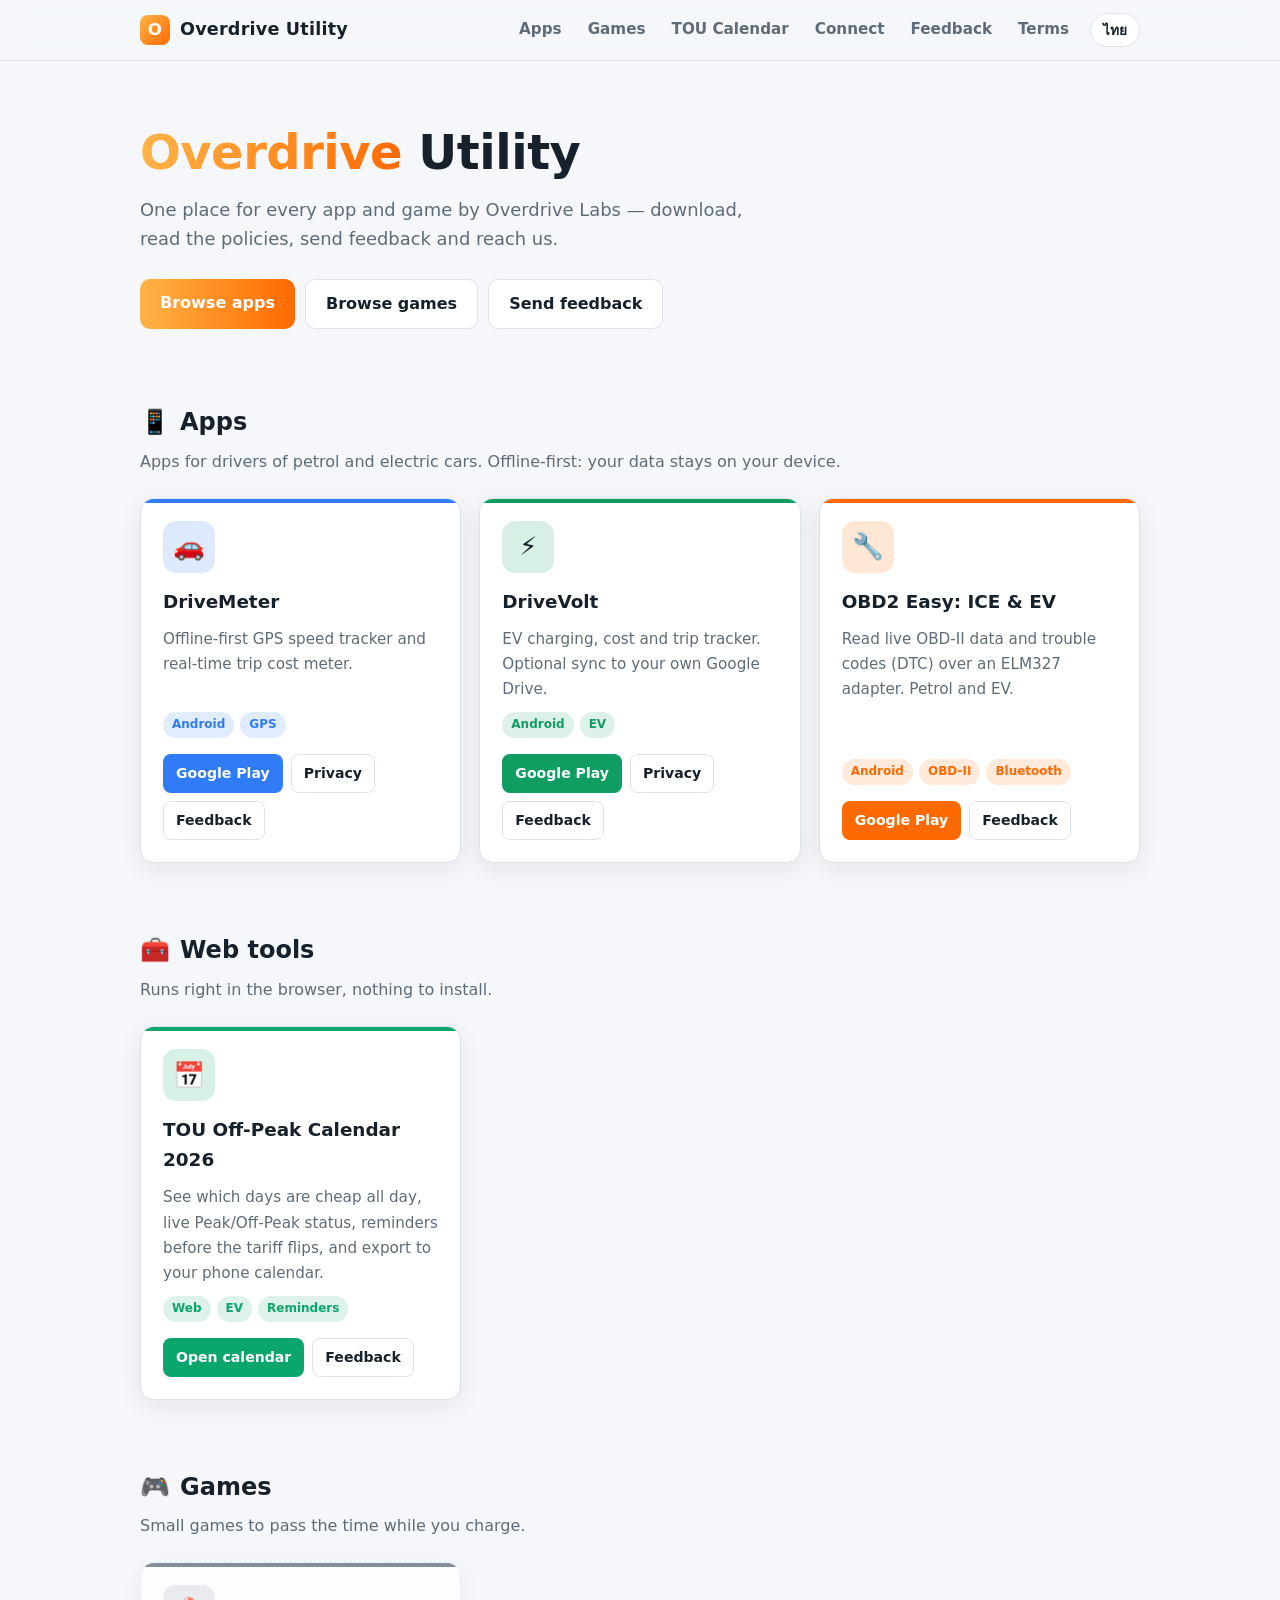
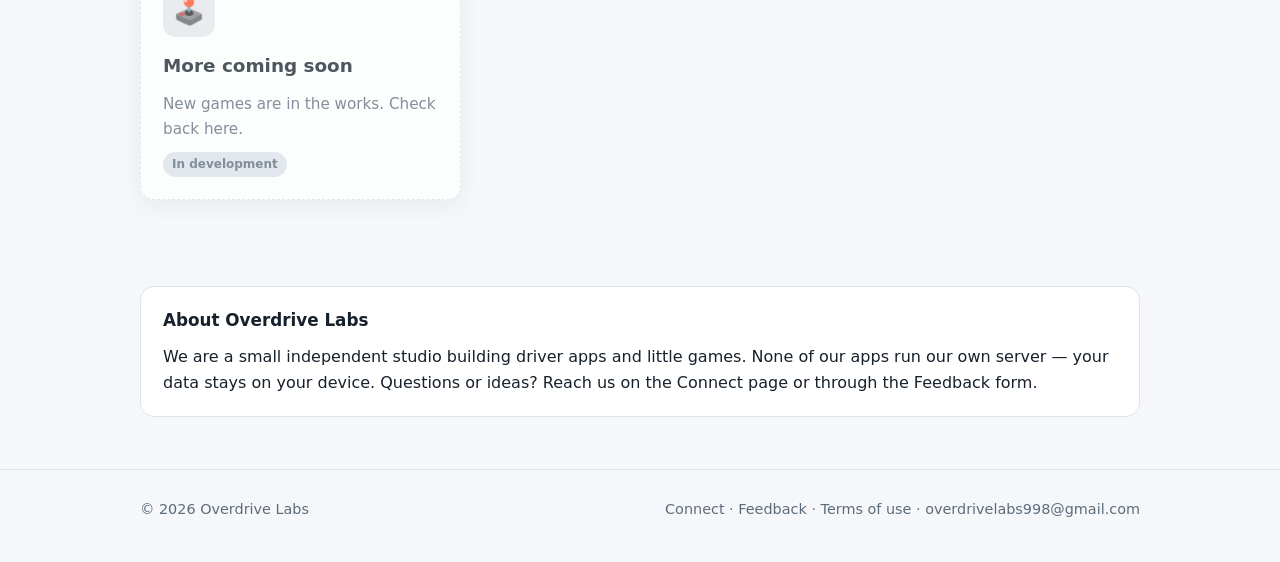
==== index.html @ 2e6724f2 "Remove Pixel Putt from games, connect table and feedback options Co-Authored-By: Claude Fable 5.1 <n" ====
<!DOCTYPE html>
<html lang="th">
<head>
<meta charset="utf-8">
<meta name="viewport" content="width=device-width, initial-scale=1">
<title data-th="Overdrive Utility – รวมแอปและเกมจาก Overdrive Labs" data-en="Overdrive Utility – Apps & games by Overdrive Labs">Overdrive Utility</title>
<meta name="description" content="Overdrive Utility — the home of every app and game by Overdrive Labs: DriveMeter, DriveVolt, OBD2 Easy and more.">
<link rel="stylesheet" href="assets/style.css">
<link rel="icon" href="data:image/svg+xml,%3Csvg xmlns='http://www.w3.org/2000/svg' viewBox='0 0 64 64'%3E%3Crect width='64' height='64' rx='14' fill='%23ff6a00'/%3E%3Ctext x='32' y='44' font-size='34' font-family='sans-serif' font-weight='900' text-anchor='middle' fill='white'%3EO%3C/text%3E%3C/svg%3E">
</head>
<body>

<header>
  <div class="wrap nav">
    <a class="brand" href="index.html"><span class="logo">O</span> Overdrive Utility</a>
    <button class="menu-btn" id="menuBtn" aria-label="Menu">☰</button>
    <nav class="nav-links" id="navLinks">
      <a href="index.html#apps" data-th="แอป" data-en="Apps">แอป</a>
      <a href="index.html#games" data-th="เกม" data-en="Games">เกม</a>
      <a href="tou.html" data-th="ปฏิทิน TOU" data-en="TOU Calendar">ปฏิทิน TOU</a>
      <a href="connect.html" data-th="เชื่อมต่อ" data-en="Connect">เชื่อมต่อ</a>
      <a href="feedback.html" data-th="รายงาน / Feedback" data-en="Feedback">รายงาน / Feedback</a>
      <a href="terms.html" data-th="ข้อตกลงการใช้งาน" data-en="Terms">ข้อตกลงการใช้งาน</a>
      <button class="lang-toggle" id="langToggle">EN</button>
    </nav>
  </div>
</header>

<main>
  <section class="hero">
    <div class="wrap">
      <h1><span>Overdrive</span> Utility</h1>
      <p data-th="ศูนย์รวมแอปและเกมทั้งหมดจาก Overdrive Labs — ดาวน์โหลด อ่านนโยบาย ส่งความคิดเห็น และติดต่อเราได้จากที่เดียว"
         data-en="One place for every app and game by Overdrive Labs — download, read the policies, send feedback and reach us.">ศูนย์รวมแอปและเกมทั้งหมดจาก Overdrive Labs</p>
      <div class="cta">
        <a class="btn primary" href="#apps" data-th="ดูแอปทั้งหมด" data-en="Browse apps">ดูแอปทั้งหมด</a>
        <a class="btn" href="#games" data-th="ดูเกม" data-en="Browse games">ดูเกม</a>
        <a class="btn" href="feedback.html" data-th="ส่ง Feedback" data-en="Send feedback">ส่ง Feedback</a>
      </div>
    </div>
  </section>

  <section id="apps">
    <div class="wrap">
      <h2 class="sec">📱 <span data-th="แอป" data-en="Apps">แอป</span></h2>
      <p class="sec-sub" data-th="แอปสำหรับคนขับรถ ทั้งรถน้ำมันและรถไฟฟ้า ทำงานแบบ offline-first ข้อมูลอยู่ในเครื่องของคุณ"
         data-en="Apps for drivers of petrol and electric cars. Offline-first: your data stays on your device.">แอปสำหรับคนขับรถ</p>
      <div class="grid">

        <article class="card" style="--c: var(--blue)">
          <div class="icon">🚗</div>
          <h3>DriveMeter</h3>
          <p data-th="มิเตอร์ความเร็ว GPS และคำนวณค่าใช้จ่ายการเดินทางแบบเรียลไทม์ ใช้งานได้โดยไม่ต้องต่อเน็ต"
             data-en="Offline-first GPS speed tracker and real-time trip cost meter.">มิเตอร์ความเร็ว GPS และคำนวณค่าใช้จ่ายการเดินทาง</p>
          <div class="tags"><span class="tag">Android</span><span class="tag">GPS</span></div>
          <div class="links">
            <a class="store" href="https://play.google.com/store/apps/details?id=com.overdrivelabs.drivemeter" target="_blank" rel="noopener">Google Play</a>
            <a href="https://overdrivelabs998.github.io/drivevolt-privacy/drivemeter/privacy-policy.html" target="_blank" rel="noopener" data-th="นโยบายความเป็นส่วนตัว" data-en="Privacy">นโยบายความเป็นส่วนตัว</a>
            <a href="feedback.html?app=DriveMeter" data-th="Feedback" data-en="Feedback">Feedback</a>
          </div>
        </article>

        <article class="card" style="--c: var(--volt)">
          <div class="icon">⚡</div>
          <h3>DriveVolt</h3>
          <p data-th="บันทึกการชาร์จ ค่าไฟ ค่าใช้จ่าย และทริปของรถ EV ซิงก์ขึ้น Google Drive ของคุณเองได้"
             data-en="EV charging, cost and trip tracker. Optional sync to your own Google Drive.">บันทึกการชาร์จและค่าใช้จ่ายรถ EV</p>
          <div class="tags"><span class="tag">Android</span><span class="tag">EV</span></div>
          <div class="links">
            <a class="store" href="https://play.google.com/store/apps/details?id=com.overdrivelabs.drivevolt" target="_blank" rel="noopener">Google Play</a>
            <a href="https://overdrivelabs998.github.io/drivevolt-privacy/" target="_blank" rel="noopener" data-th="นโยบายความเป็นส่วนตัว" data-en="Privacy">นโยบายความเป็นส่วนตัว</a>
            <a href="feedback.html?app=DriveVolt" data-th="Feedback" data-en="Feedback">Feedback</a>
          </div>
        </article>

        <article class="card" style="--c: var(--accent)">
          <div class="icon">🔧</div>
          <h3>OBD2 Easy: ICE &amp; EV</h3>
          <p data-th="อ่านค่าเซ็นเซอร์สดและรหัสปัญหา (DTC) จากรถผ่านอะแดปเตอร์ ELM327 รองรับทั้งรถน้ำมันและรถไฟฟ้า"
             data-en="Read live OBD-II data and trouble codes (DTC) over an ELM327 adapter. Petrol and EV.">อ่านค่า OBD-II และรหัสปัญหาผ่าน ELM327</p>
          <div class="tags"><span class="tag">Android</span><span class="tag">OBD-II</span><span class="tag">Bluetooth</span></div>
          <div class="links">
            <a class="store" href="https://play.google.com/store/apps/details?id=com.mgobd.mg_obd" target="_blank" rel="noopener">Google Play</a>
            <a href="feedback.html?app=OBD2%20Easy" data-th="Feedback" data-en="Feedback">Feedback</a>
          </div>
        </article>

      </div>
    </div>
  </section>

  <section id="tools">
    <div class="wrap">
      <h2 class="sec">🧰 <span data-th="เครื่องมือบนเว็บ" data-en="Web tools">เครื่องมือบนเว็บ</span></h2>
      <p class="sec-sub" data-th="ใช้ได้ทันทีในเบราว์เซอร์ ไม่ต้องติดตั้ง" data-en="Runs right in the browser, nothing to install.">ใช้ได้ทันทีในเบราว์เซอร์ ไม่ต้องติดตั้ง</p>
      <div class="grid">
        <article class="card" style="--c: #0aa66b">
          <div class="icon">📅</div>
          <h3 data-th="ปฏิทิน Off-Peak TOU 2569" data-en="TOU Off-Peak Calendar 2026">ปฏิทิน Off-Peak TOU 2569</h3>
          <p data-th="ดูว่าวันไหนค่าไฟถูกทั้งวัน สถานะ Peak/Off-Peak แบบสด แจ้งเตือนก่อนเปลี่ยนช่วง และใส่ลงปฏิทินมือถือได้"
             data-en="See which days are cheap all day, live Peak/Off-Peak status, reminders before the tariff flips, and export to your phone calendar.">ดูว่าวันไหนค่าไฟถูกทั้งวัน พร้อมแจ้งเตือน</p>
          <div class="tags"><span class="tag">Web</span><span class="tag">EV</span><span class="tag" data-th="แจ้งเตือน" data-en="Reminders">แจ้งเตือน</span></div>
          <div class="links">
            <a class="store" href="tou.html" data-th="เปิดปฏิทิน" data-en="Open calendar">เปิดปฏิทิน</a>
            <a href="feedback.html?app=TOU%20Calendar">Feedback</a>
          </div>
        </article>
      </div>
    </div>
  </section>

  <section id="games">
    <div class="wrap">
      <h2 class="sec">🎮 <span data-th="เกม" data-en="Games">เกม</span></h2>
      <p class="sec-sub" data-th="เกมเล่นง่าย ๆ ระหว่างรอชาร์จ" data-en="Small games to pass the time while you charge.">เกมเล่นง่าย ๆ ระหว่างรอชาร์จ</p>
      <div class="grid">

        <article class="card soon" style="--c: var(--muted)">
          <div class="icon">🕹️</div>
          <h3 data-th="เกมใหม่ เร็ว ๆ นี้" data-en="More coming soon">เกมใหม่ เร็ว ๆ นี้</h3>
          <p data-th="เรากำลังทำเกมใหม่อยู่ ติดตามได้ที่หน้านี้" data-en="New games are in the works. Check back here.">เรากำลังทำเกมใหม่อยู่</p>
          <div class="tags"><span class="tag soon" data-th="กำลังพัฒนา" data-en="In development">กำลังพัฒนา</span></div>
        </article>

      </div>
    </div>
  </section>

  <section id="about">
    <div class="wrap">
      <div class="box">
        <h3 data-th="เกี่ยวกับ Overdrive Labs" data-en="About Overdrive Labs">เกี่ยวกับ Overdrive Labs</h3>
        <p style="margin:0" data-th="เราเป็นทีมพัฒนาอิสระ ทำแอปสำหรับคนขับรถและเกมเล็ก ๆ ทุกแอปไม่มีเซิร์ฟเวอร์ของเราเอง ข้อมูลของคุณอยู่ในเครื่องของคุณ มีคำถามหรือข้อเสนอแนะ ติดต่อเราได้ที่หน้า เชื่อมต่อ หรือส่งผ่านหน้า Feedback"
           data-en="We are a small independent studio building driver apps and little games. None of our apps run our own server — your data stays on your device. Questions or ideas? Reach us on the Connect page or through the Feedback form.">เราเป็นทีมพัฒนาอิสระ</p>
      </div>
    </div>
  </section>
</main>

<footer>
  <div class="wrap">
    <span>© <span id="year">2026</span> Overdrive Labs</span>
    <span>
      <a href="connect.html" data-th="เชื่อมต่อ" data-en="Connect">เชื่อมต่อ</a> ·
      <a href="feedback.html">Feedback</a> ·
      <a href="terms.html" data-th="ข้อตกลงการใช้งาน" data-en="Terms of use">ข้อตกลงการใช้งาน</a> ·
      <a href="mailto:overdrivelabs998@gmail.com">overdrivelabs998@gmail.com</a>
    </span>
  </div>
</footer>

<script src="assets/site.js"></script>
<script>document.getElementById("year").textContent = new Date().getFullYear();</script>
</body>
</html>
---- assets/style.css ----
/* Overdrive Utility — shared styles. System fonts only, no external requests. */
:root {
  --bg: #f5f7fa; --bg2: #ffffff; --fg: #17212b; --muted: #5e6c7a; --line: #dde3ea;
  --accent: #ff6a00; --accent2: #ffb347; --volt: #0F9D62; --blue: #2f7cf6; --purple: #8a4dff;
  --radius: 14px; --shadow: 0 6px 24px rgba(20,30,40,.08);
}
@media (prefers-color-scheme: dark) {
  :root { --bg: #0c1420; --bg2: #16202c; --fg: #e3eaf2; --muted: #8a99a8; --line: #2a3644; --shadow: 0 6px 24px rgba(0,0,0,.35); }
}
* { box-sizing: border-box; }
html { scroll-behavior: smooth; }
body {
  margin: 0; background: var(--bg); color: var(--fg); line-height: 1.65;
  font-family: system-ui, -apple-system, "Segoe UI", Roboto, "Noto Sans Thai", "Helvetica Neue", sans-serif;
}
a { color: var(--accent); text-decoration: none; }
a:hover { text-decoration: underline; }
.wrap { max-width: 1040px; margin: 0 auto; padding: 0 20px; }

/* Header / nav */
header { position: sticky; top: 0; z-index: 10; background: color-mix(in srgb, var(--bg) 88%, transparent); backdrop-filter: blur(10px); border-bottom: 1px solid var(--line); }
.nav { display: flex; align-items: center; gap: 18px; height: 60px; position: relative; }
.brand { display: flex; align-items: center; gap: 10px; font-weight: 800; font-size: 1.1em; color: var(--fg); letter-spacing: .2px; }
.brand:hover { text-decoration: none; }
.logo { width: 30px; height: 30px; border-radius: 8px; background: linear-gradient(135deg, var(--accent2), var(--accent)); display: grid; place-items: center; color: #fff; font-weight: 900; font-size: .95em; }
.nav-links { display: flex; gap: 4px; margin-left: auto; align-items: center; }
.nav-links a { color: var(--muted); padding: 7px 11px; border-radius: 8px; font-weight: 600; font-size: .95em; }
.nav-links a:hover, .nav-links a.active { color: var(--fg); background: var(--bg2); text-decoration: none; }
.lang-toggle { border: 1px solid var(--line); background: var(--bg2); color: var(--fg); border-radius: 999px; padding: 5px 12px; font: inherit; font-size: .85em; font-weight: 700; cursor: pointer; margin-left: 6px; }
.menu-btn { display: none; margin-left: auto; background: none; border: 1px solid var(--line); border-radius: 8px; color: var(--fg); font-size: 1.2em; padding: 3px 10px; cursor: pointer; }
@media (max-width: 720px) {
  .menu-btn { display: block; }
  .nav-links { display: none; position: absolute; left: -20px; right: -20px; top: 60px; flex-direction: column; align-items: stretch; background: var(--bg2); border-bottom: 1px solid var(--line); padding: 10px 16px 14px; gap: 2px; }
  .nav-links.open { display: flex; }
  .lang-toggle { margin: 8px 0 0; align-self: flex-start; }
}

/* Hero */
.hero { padding: 64px 0 40px; }
.hero h1 { font-size: clamp(1.9em, 4.5vw, 3em); margin: 0 0 .3em; line-height: 1.15; letter-spacing: -.5px; }
.hero h1 span { background: linear-gradient(90deg, var(--accent2), var(--accent)); -webkit-background-clip: text; background-clip: text; color: transparent; }
.hero p { font-size: 1.12em; color: var(--muted); max-width: 640px; margin: 0 0 1.4em; }
.cta { display: inline-flex; gap: 10px; flex-wrap: wrap; }
.btn { display: inline-block; padding: 11px 20px; border-radius: 10px; font-weight: 700; border: 1px solid var(--line); background: var(--bg2); color: var(--fg); }
.btn:hover { text-decoration: none; border-color: var(--accent); }
.btn.primary { background: linear-gradient(90deg, var(--accent2), var(--accent)); color: #fff; border: none; }

/* Sections & cards */
section { padding: 34px 0; }
h2.sec { font-size: 1.5em; margin: 0 0 .25em; display: flex; align-items: center; gap: 10px; }
.sec-sub { color: var(--muted); margin: 0 0 1.4em; }
.grid { display: grid; gap: 18px; grid-template-columns: repeat(auto-fill, minmax(280px, 1fr)); }
.card { background: var(--bg2); border: 1px solid var(--line); border-radius: var(--radius); padding: 22px; box-shadow: var(--shadow); display: flex; flex-direction: column; gap: 10px; position: relative; overflow: hidden; }
.card::before { content: ""; position: absolute; inset: 0 0 auto 0; height: 4px; background: var(--c, var(--accent)); }
.card .icon { width: 52px; height: 52px; border-radius: 13px; display: grid; place-items: center; font-size: 1.6em; background: color-mix(in srgb, var(--c, var(--accent)) 16%, transparent); }
.card h3 { margin: 4px 0 0; font-size: 1.15em; }
.card p { margin: 0; color: var(--muted); font-size: .95em; flex: 1; }
.tags { display: flex; gap: 6px; flex-wrap: wrap; }
.tag { font-size: .75em; font-weight: 700; padding: 3px 9px; border-radius: 999px; background: color-mix(in srgb, var(--c, var(--accent)) 14%, transparent); color: var(--c, var(--accent)); }
.tag.soon { background: var(--line); color: var(--muted); }
.links { display: flex; gap: 8px; flex-wrap: wrap; margin-top: 6px; }
.links a { font-size: .88em; font-weight: 700; padding: 7px 12px; border-radius: 8px; border: 1px solid var(--line); color: var(--fg); }
.links a:hover { border-color: var(--c, var(--accent)); text-decoration: none; }
.links a.store { background: var(--c, var(--accent)); color: #fff; border-color: transparent; }
.card.soon { opacity: .75; border-style: dashed; }

/* Content pages */
.page { max-width: 760px; margin: 0 auto; padding: 40px 20px 70px; }
.page h1 { font-size: 1.9em; margin: 0 0 .2em; }
.page .lead { color: var(--muted); margin-top: 0; font-size: 1.05em; }
.page h2 { font-size: 1.25em; margin-top: 1.9em; }
.page ul { padding-left: 1.3em; }
.page li { margin: .3em 0; }
.box { background: var(--bg2); border: 1px solid var(--line); border-radius: var(--radius); padding: 20px 22px; margin: 18px 0; }
.box h3 { margin: 0 0 .5em; font-size: 1.05em; }
.contact-list { list-style: none; padding: 0 !important; margin: 0; }
.contact-list li { display: flex; gap: 12px; align-items: center; padding: 10px 0; border-bottom: 1px solid var(--line); margin: 0; }
.contact-list li:last-child { border-bottom: none; }
.contact-list .ic { font-size: 1.3em; width: 34px; text-align: center; flex-shrink: 0; }
.contact-list small { display: block; color: var(--muted); }

/* Forms */
label { display: block; font-weight: 600; margin: 1.1em 0 .3em; }
input, select, textarea { width: 100%; padding: 11px 13px; font: inherit; border: 1px solid var(--line); border-radius: 9px; background: var(--bg2); color: var(--fg); }
textarea { min-height: 150px; resize: vertical; }
button.send { margin-top: 1.4em; width: 100%; padding: 13px; font: inherit; font-weight: 700; color: #fff; background: linear-gradient(90deg, var(--accent2), var(--accent)); border: none; border-radius: 10px; cursor: pointer; }
.hint { font-size: .85em; color: var(--muted); margin-top: 1.4em; }
table { width: 100%; border-collapse: collapse; font-size: .95em; }
th, td { text-align: left; padding: 9px 10px; border-bottom: 1px solid var(--line); vertical-align: top; }
th { color: var(--muted); font-weight: 600; font-size: .85em; }
.table-wrap { overflow-x: auto; }

footer { border-top: 1px solid var(--line); padding: 28px 0 40px; color: var(--muted); font-size: .9em; }
footer .wrap { display: flex; flex-wrap: wrap; gap: 10px 22px; justify-content: space-between; }
footer a { color: var(--muted); }
[data-lang-hidden] { display: none !important; }
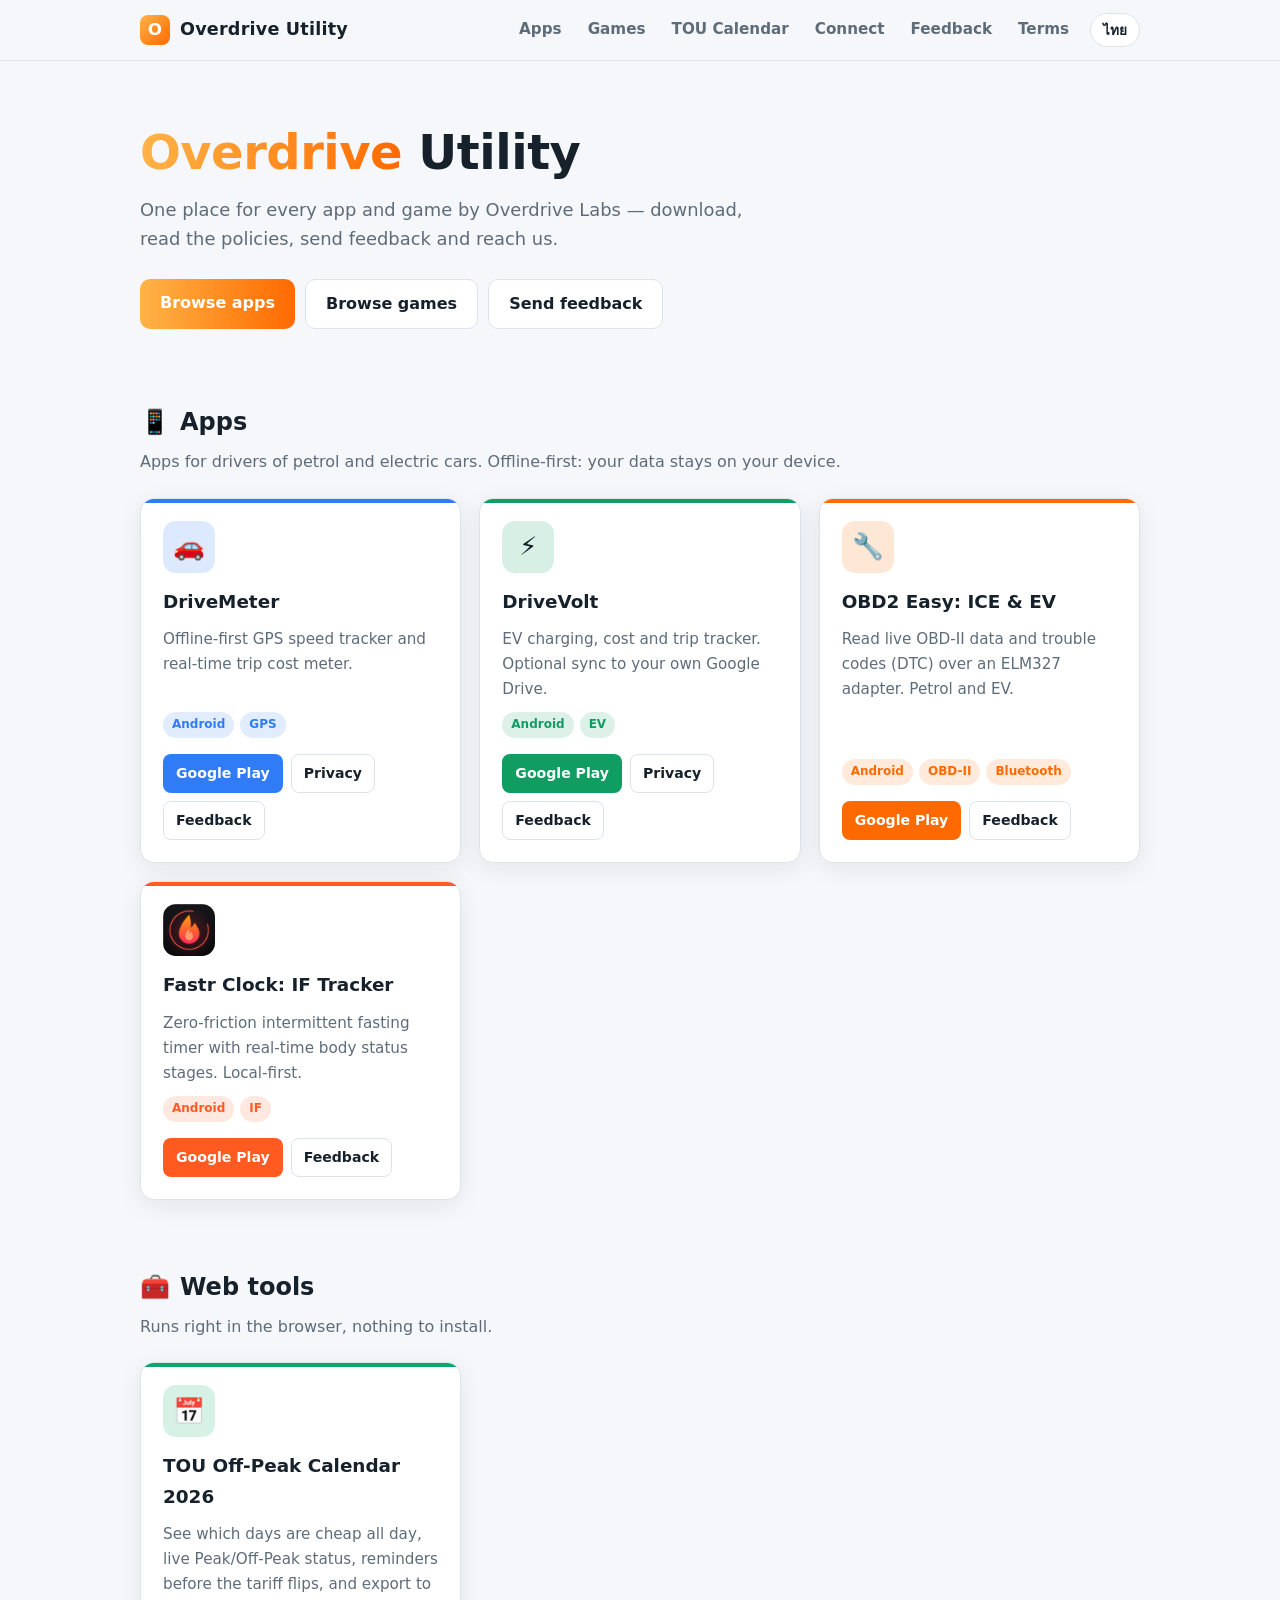
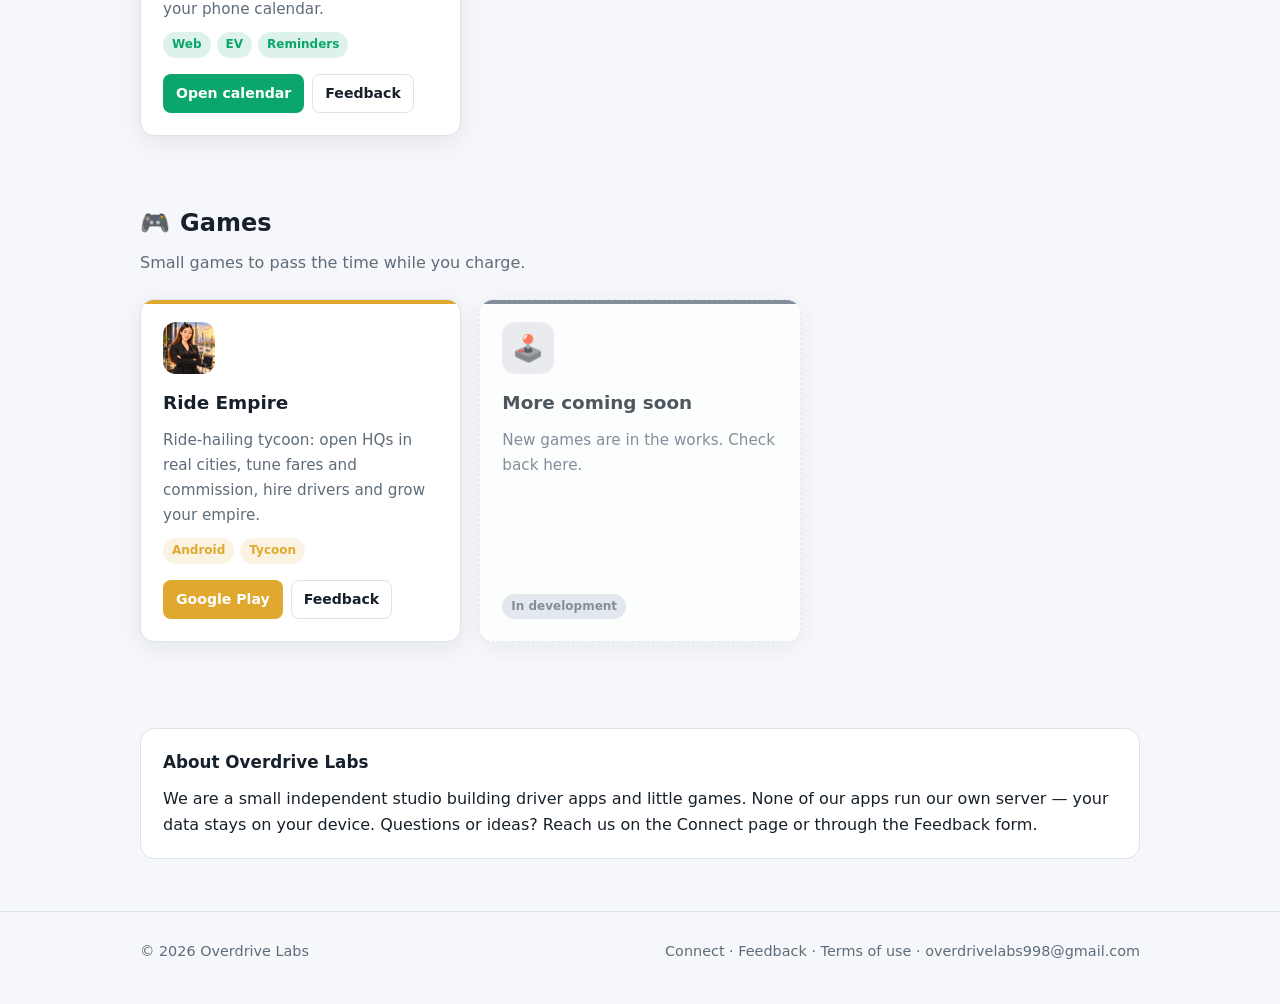
==== commit 716bfbb7: "Add Ride Empire game and Fastr Clock app with latest icons Co-Authored-By: Claude Opus 5.5 <noreply@" ====
--- a/index.html
+++ b/index.html
@@ -4,7 +4,7 @@
 <meta charset="utf-8">
 <meta name="viewport" content="width=device-width, initial-scale=1">
 <title data-th="Overdrive Utility – รวมแอปและเกมจาก Overdrive Labs" data-en="Overdrive Utility – Apps & games by Overdrive Labs">Overdrive Utility</title>
-<meta name="description" content="Overdrive Utility — the home of every app and game by Overdrive Labs: DriveMeter, DriveVolt, OBD2 Easy and more.">
+<meta name="description" content="Overdrive Utility — the home of every app and game by Overdrive Labs: DriveMeter, DriveVolt, OBD2 Easy, Fastr Clock, Ride Empire and more.">
 <link rel="stylesheet" href="assets/style.css">
 <link rel="icon" href="data:image/svg+xml,%3Csvg xmlns='http://www.w3.org/2000/svg' viewBox='0 0 64 64'%3E%3Crect width='64' height='64' rx='14' fill='%23ff6a00'/%3E%3Ctext x='32' y='44' font-size='34' font-family='sans-serif' font-weight='900' text-anchor='middle' fill='white'%3EO%3C/text%3E%3C/svg%3E">
 </head>
@@ -85,6 +85,18 @@
           </div>
         </article>
 
+        <article class="card" style="--c: #ff5a1f">
+          <div class="icon"><img src="assets/fastrclock-icon.png" alt="Fastr Clock" width="52" height="52" loading="lazy"></div>
+          <h3>Fastr Clock: IF Tracker</h3>
+          <p data-th="ตัวจับเวลาการทำ IF (Intermittent Fasting) พร้อมแสดงสถานะร่างกายแบบเรียลไทม์ ข้อมูลอยู่ในเครื่องของคุณ"
+             data-en="Zero-friction intermittent fasting timer with real-time body status stages. Local-first.">ตัวจับเวลาการทำ IF พร้อมสถานะร่างกายแบบเรียลไทม์</p>
+          <div class="tags"><span class="tag">Android</span><span class="tag">IF</span></div>
+          <div class="links">
+            <a class="store" href="https://play.google.com/store/apps/details?id=com.overdrivelabs.fastrclock" target="_blank" rel="noopener">Google Play</a>
+            <a href="feedback.html?app=Fastr%20Clock" data-th="Feedback" data-en="Feedback">Feedback</a>
+          </div>
+        </article>
+
       </div>
     </div>
   </section>
@@ -114,6 +126,18 @@
       <h2 class="sec">🎮 <span data-th="เกม" data-en="Games">เกม</span></h2>
       <p class="sec-sub" data-th="เกมเล่นง่าย ๆ ระหว่างรอชาร์จ" data-en="Small games to pass the time while you charge.">เกมเล่นง่าย ๆ ระหว่างรอชาร์จ</p>
       <div class="grid">
+
+        <article class="card" style="--c: #e0a82e">
+          <div class="icon"><img src="assets/rideapp-icon.png" alt="Ride Empire" width="52" height="52" loading="lazy"></div>
+          <h3>Ride Empire</h3>
+          <p data-th="เกมบริหารบริษัทเรียกรถ เปิดสำนักงานใหญ่ในเมืองจริง ปรับ GP ค่าโดยสาร รับสมัครคนขับ แล้วขยายอาณาจักร"
+             data-en="Ride-hailing tycoon: open HQs in real cities, tune fares and commission, hire drivers and grow your empire.">เกมบริหารบริษัทเรียกรถในเมืองจริง</p>
+          <div class="tags"><span class="tag">Android</span><span class="tag">Tycoon</span></div>
+          <div class="links">
+            <a class="store" href="https://play.google.com/store/apps/details?id=com.overdrivelabs.rideapp" target="_blank" rel="noopener">Google Play</a>
+            <a href="feedback.html?app=Ride%20Empire" data-th="Feedback" data-en="Feedback">Feedback</a>
+          </div>
+        </article>
 
         <article class="card soon" style="--c: var(--muted)">
           <div class="icon">🕹️</div>
--- a/assets/style.css
+++ b/assets/style.css
@@ -53,6 +53,7 @@
 .card { background: var(--bg2); border: 1px solid var(--line); border-radius: var(--radius); padding: 22px; box-shadow: var(--shadow); display: flex; flex-direction: column; gap: 10px; position: relative; overflow: hidden; }
 .card::before { content: ""; position: absolute; inset: 0 0 auto 0; height: 4px; background: var(--c, var(--accent)); }
 .card .icon { width: 52px; height: 52px; border-radius: 13px; display: grid; place-items: center; font-size: 1.6em; background: color-mix(in srgb, var(--c, var(--accent)) 16%, transparent); }
+.card .icon img { width: 100%; height: 100%; border-radius: inherit; object-fit: cover; display: block; }
 .card h3 { margin: 4px 0 0; font-size: 1.15em; }
 .card p { margin: 0; color: var(--muted); font-size: .95em; flex: 1; }
 .tags { display: flex; gap: 6px; flex-wrap: wrap; }
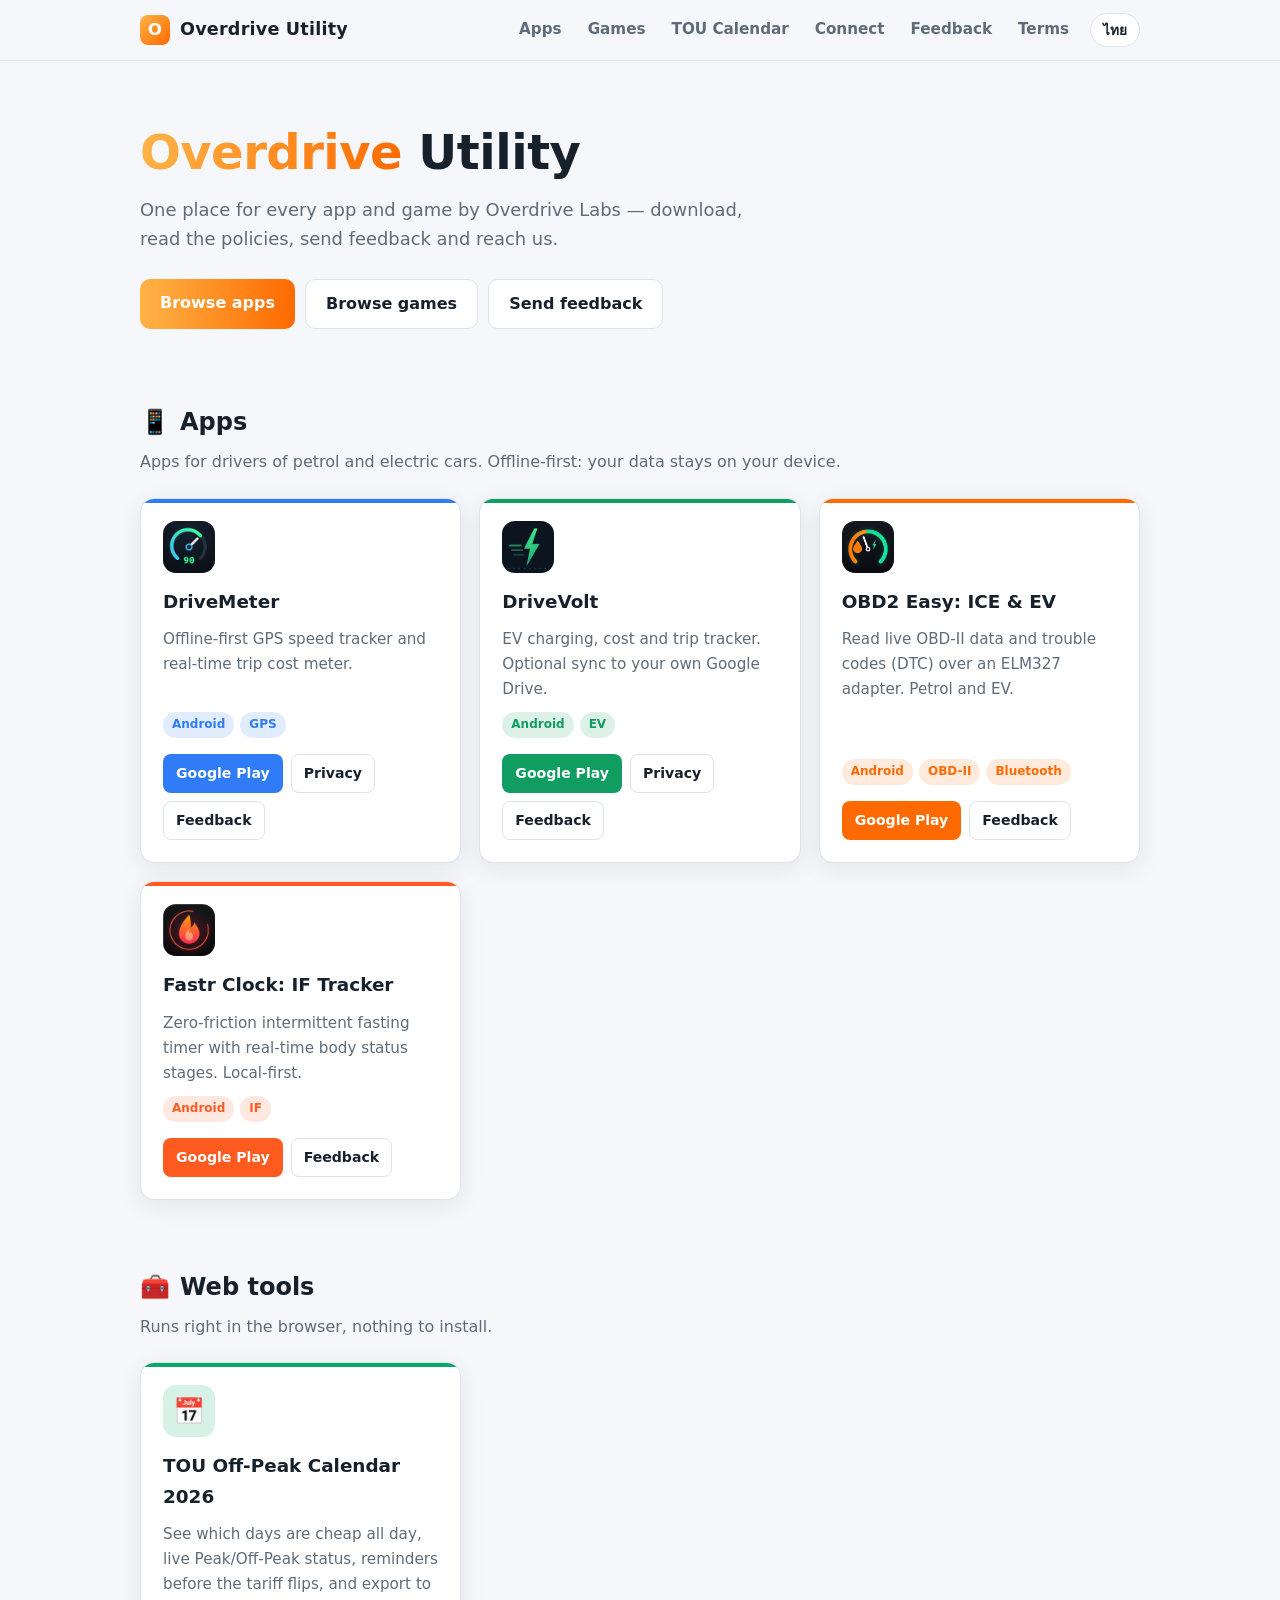
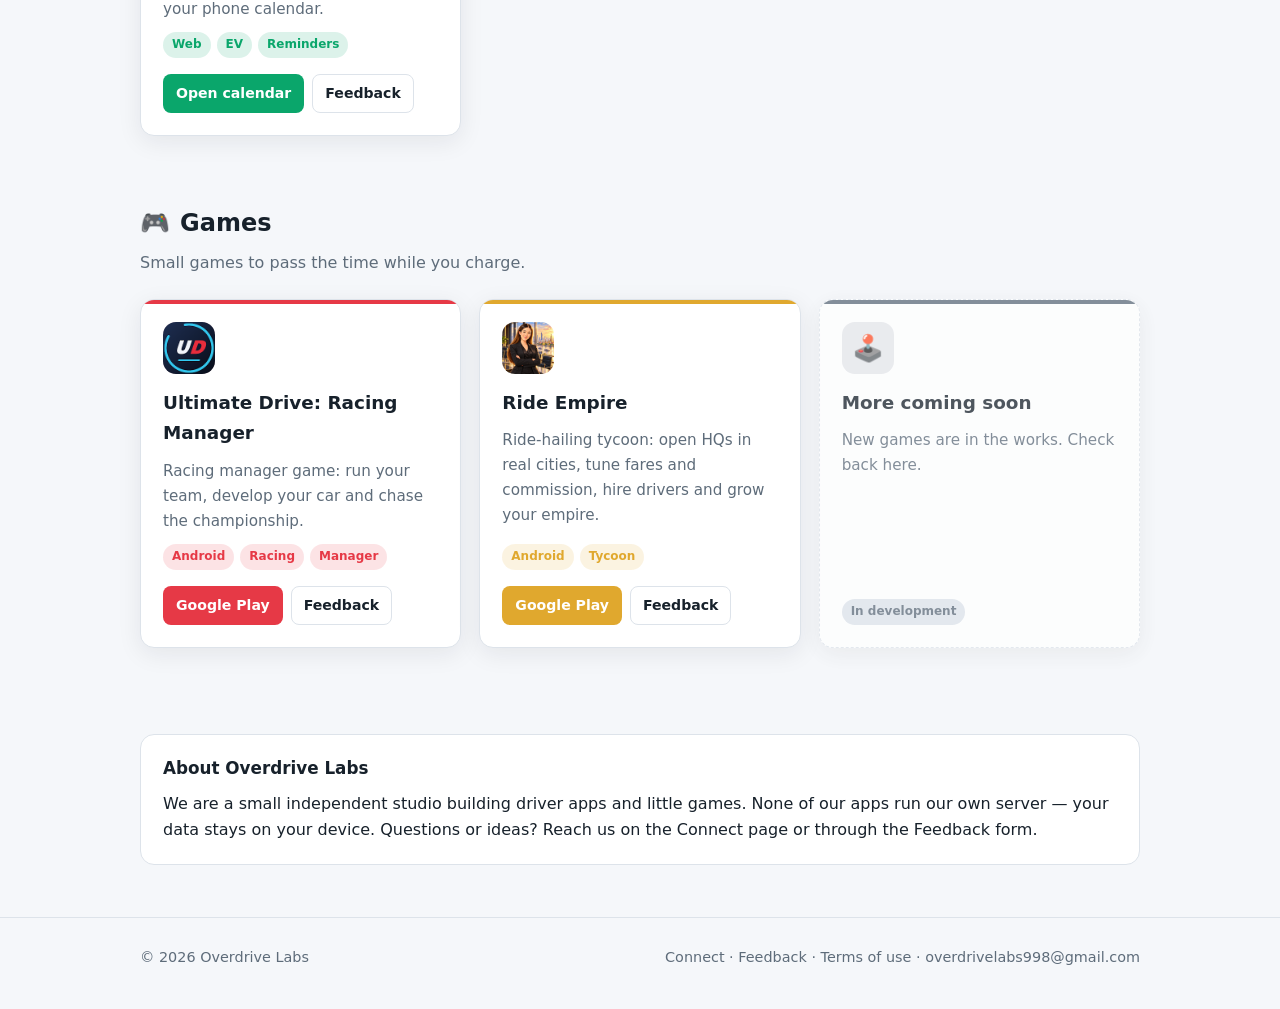
==== commit 30527d00: "Use real app icons for all apps and add Ultimate Drive game Co-Authored-By: Claude Opus 5.5 <noreply" ====
--- a/index.html
+++ b/index.html
@@ -4,7 +4,7 @@
 <meta charset="utf-8">
 <meta name="viewport" content="width=device-width, initial-scale=1">
 <title data-th="Overdrive Utility – รวมแอปและเกมจาก Overdrive Labs" data-en="Overdrive Utility – Apps & games by Overdrive Labs">Overdrive Utility</title>
-<meta name="description" content="Overdrive Utility — the home of every app and game by Overdrive Labs: DriveMeter, DriveVolt, OBD2 Easy, Fastr Clock, Ride Empire and more.">
+<meta name="description" content="Overdrive Utility — the home of every app and game by Overdrive Labs: DriveMeter, DriveVolt, OBD2 Easy, Fastr Clock, Ultimate Drive, Ride Empire and more.">
 <link rel="stylesheet" href="assets/style.css">
 <link rel="icon" href="data:image/svg+xml,%3Csvg xmlns='http://www.w3.org/2000/svg' viewBox='0 0 64 64'%3E%3Crect width='64' height='64' rx='14' fill='%23ff6a00'/%3E%3Ctext x='32' y='44' font-size='34' font-family='sans-serif' font-weight='900' text-anchor='middle' fill='white'%3EO%3C/text%3E%3C/svg%3E">
 </head>
@@ -48,7 +48,7 @@
       <div class="grid">
 
         <article class="card" style="--c: var(--blue)">
-          <div class="icon">🚗</div>
+          <div class="icon"><img src="assets/drivemeter-icon.png" alt="DriveMeter" width="52" height="52" loading="lazy"></div>
           <h3>DriveMeter</h3>
           <p data-th="มิเตอร์ความเร็ว GPS และคำนวณค่าใช้จ่ายการเดินทางแบบเรียลไทม์ ใช้งานได้โดยไม่ต้องต่อเน็ต"
              data-en="Offline-first GPS speed tracker and real-time trip cost meter.">มิเตอร์ความเร็ว GPS และคำนวณค่าใช้จ่ายการเดินทาง</p>
@@ -61,7 +61,7 @@
         </article>
 
         <article class="card" style="--c: var(--volt)">
-          <div class="icon">⚡</div>
+          <div class="icon"><img src="assets/drivevolt-icon.png" alt="DriveVolt" width="52" height="52" loading="lazy"></div>
           <h3>DriveVolt</h3>
           <p data-th="บันทึกการชาร์จ ค่าไฟ ค่าใช้จ่าย และทริปของรถ EV ซิงก์ขึ้น Google Drive ของคุณเองได้"
              data-en="EV charging, cost and trip tracker. Optional sync to your own Google Drive.">บันทึกการชาร์จและค่าใช้จ่ายรถ EV</p>
@@ -74,7 +74,7 @@
         </article>
 
         <article class="card" style="--c: var(--accent)">
-          <div class="icon">🔧</div>
+          <div class="icon"><img src="assets/obd2-icon.png" alt="OBD2 Easy" width="52" height="52" loading="lazy"></div>
           <h3>OBD2 Easy: ICE &amp; EV</h3>
           <p data-th="อ่านค่าเซ็นเซอร์สดและรหัสปัญหา (DTC) จากรถผ่านอะแดปเตอร์ ELM327 รองรับทั้งรถน้ำมันและรถไฟฟ้า"
              data-en="Read live OBD-II data and trouble codes (DTC) over an ELM327 adapter. Petrol and EV.">อ่านค่า OBD-II และรหัสปัญหาผ่าน ELM327</p>
@@ -127,6 +127,18 @@
       <p class="sec-sub" data-th="เกมเล่นง่าย ๆ ระหว่างรอชาร์จ" data-en="Small games to pass the time while you charge.">เกมเล่นง่าย ๆ ระหว่างรอชาร์จ</p>
       <div class="grid">
 
+        <article class="card" style="--c: #e63946">
+          <div class="icon"><img src="assets/ultimatedrive-icon.png" alt="Ultimate Drive" width="52" height="52" loading="lazy"></div>
+          <h3>Ultimate Drive: Racing Manager</h3>
+          <p data-th="เกมบริหารทีมแข่งรถ คุมทีม พัฒนารถ แล้วพาทีมขึ้นเป็นแชมป์"
+             data-en="Racing manager game: run your team, develop your car and chase the championship.">เกมบริหารทีมแข่งรถ</p>
+          <div class="tags"><span class="tag">Android</span><span class="tag">Racing</span><span class="tag">Manager</span></div>
+          <div class="links">
+            <a class="store" href="https://play.google.com/store/apps/details?id=com.overdrivelabs.ultimatedrive" target="_blank" rel="noopener">Google Play</a>
+            <a href="feedback.html?app=Ultimate%20Drive" data-th="Feedback" data-en="Feedback">Feedback</a>
+          </div>
+        </article>
+
         <article class="card" style="--c: #e0a82e">
           <div class="icon"><img src="assets/rideapp-icon.png" alt="Ride Empire" width="52" height="52" loading="lazy"></div>
           <h3>Ride Empire</h3>
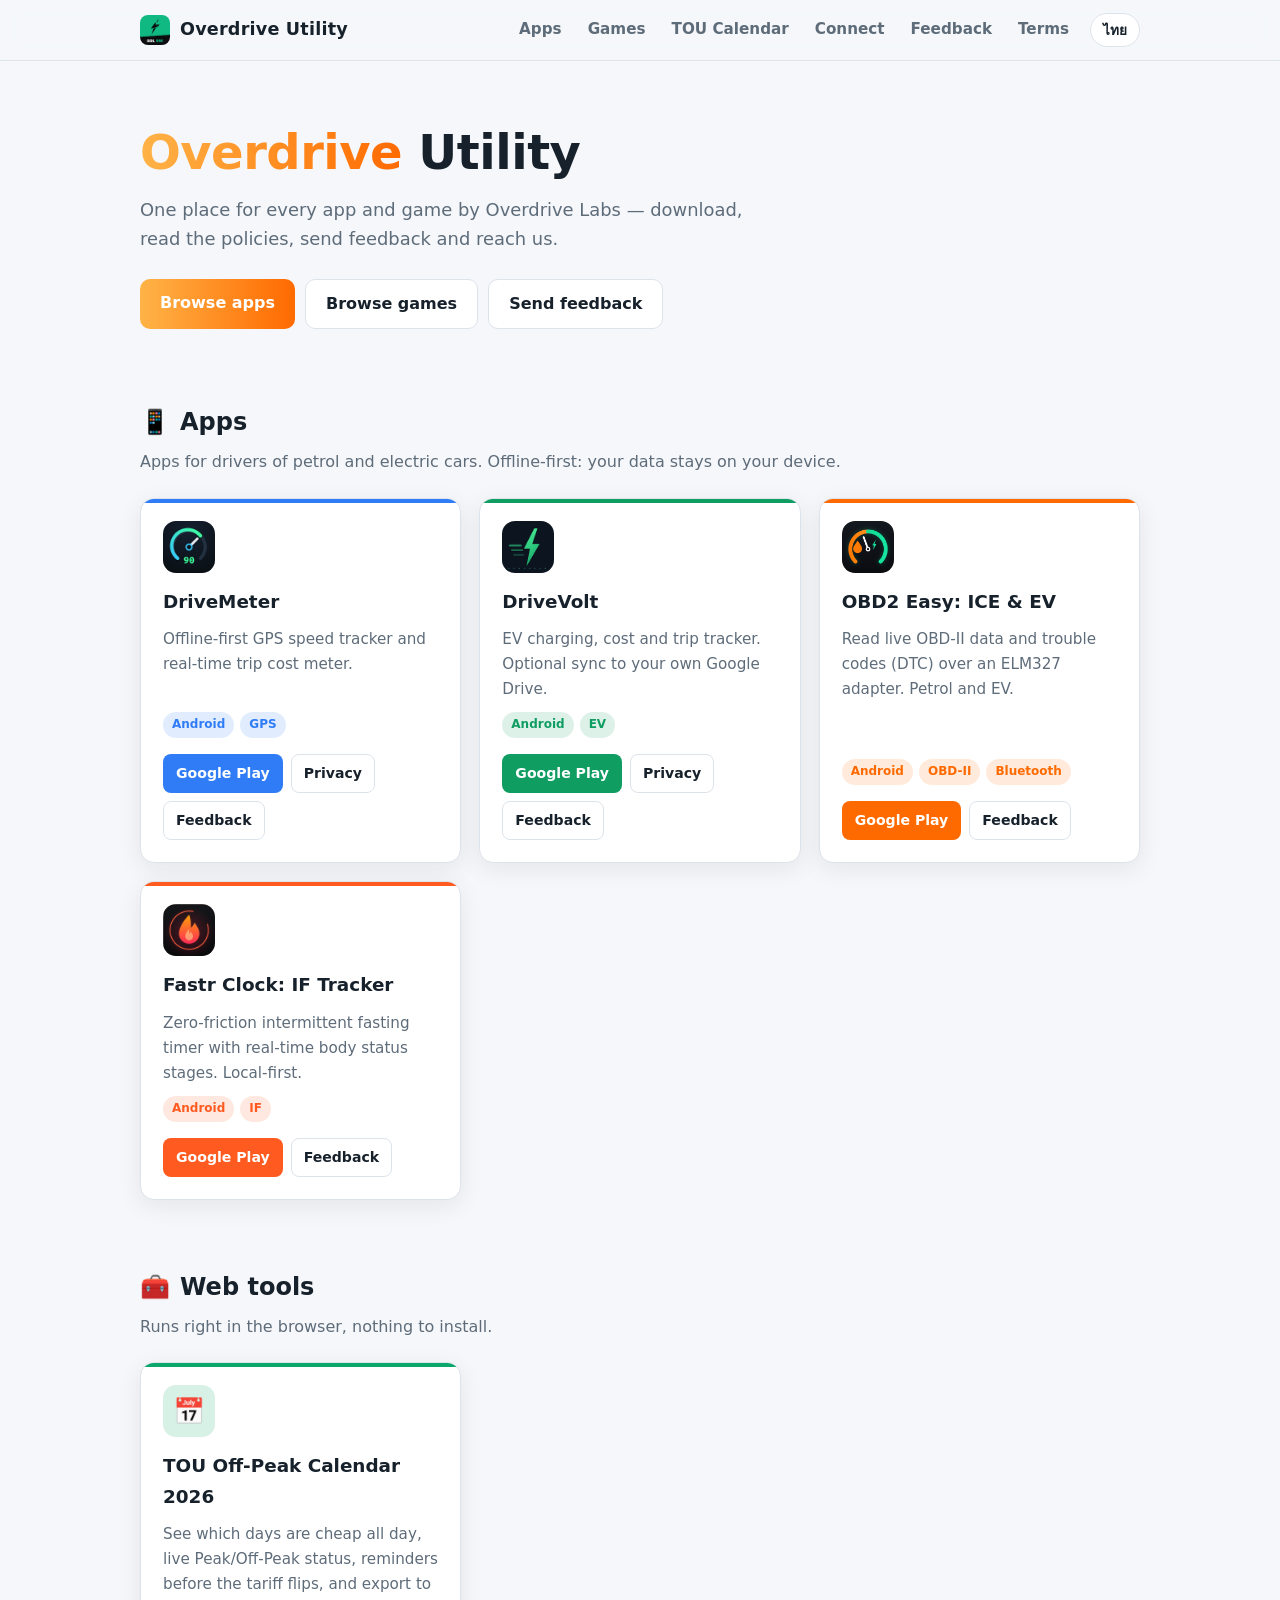
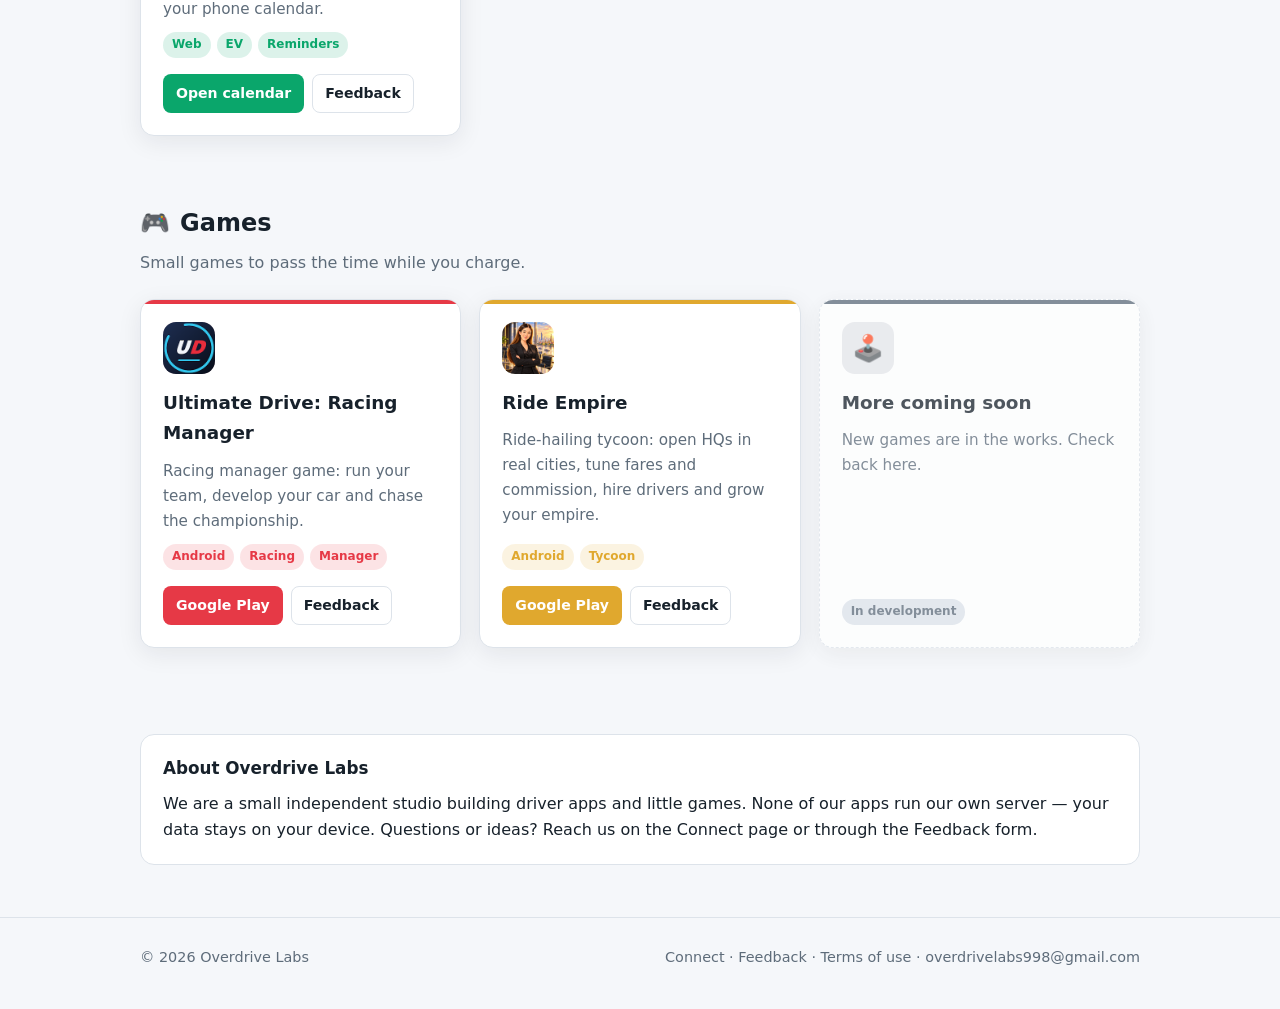
==== commit 54010ece: "Use Overdrive Labs Play developer logo for header, favicon and PWA icons Co-Authored-By: Claude Opus" ====
--- a/index.html
+++ b/index.html
@@ -6,13 +6,14 @@
 <title data-th="Overdrive Utility – รวมแอปและเกมจาก Overdrive Labs" data-en="Overdrive Utility – Apps & games by Overdrive Labs">Overdrive Utility</title>
 <meta name="description" content="Overdrive Utility — the home of every app and game by Overdrive Labs: DriveMeter, DriveVolt, OBD2 Easy, Fastr Clock, Ultimate Drive, Ride Empire and more.">
 <link rel="stylesheet" href="assets/style.css">
-<link rel="icon" href="data:image/svg+xml,%3Csvg xmlns='http://www.w3.org/2000/svg' viewBox='0 0 64 64'%3E%3Crect width='64' height='64' rx='14' fill='%23ff6a00'/%3E%3Ctext x='32' y='44' font-size='34' font-family='sans-serif' font-weight='900' text-anchor='middle' fill='white'%3EO%3C/text%3E%3C/svg%3E">
+<link rel="icon" type="image/png" href="assets/logo.png">
+<link rel="apple-touch-icon" href="assets/icon-192.png">
 </head>
 <body>
 
 <header>
   <div class="wrap nav">
-    <a class="brand" href="index.html"><span class="logo">O</span> Overdrive Utility</a>
+    <a class="brand" href="index.html"><img class="logo" src="assets/logo.png" alt="Overdrive Labs" width="30" height="30"> Overdrive Utility</a>
     <button class="menu-btn" id="menuBtn" aria-label="Menu">☰</button>
     <nav class="nav-links" id="navLinks">
       <a href="index.html#apps" data-th="แอป" data-en="Apps">แอป</a>
--- a/assets/style.css
+++ b/assets/style.css
@@ -22,7 +22,7 @@
 .nav { display: flex; align-items: center; gap: 18px; height: 60px; position: relative; }
 .brand { display: flex; align-items: center; gap: 10px; font-weight: 800; font-size: 1.1em; color: var(--fg); letter-spacing: .2px; }
 .brand:hover { text-decoration: none; }
-.logo { width: 30px; height: 30px; border-radius: 8px; background: linear-gradient(135deg, var(--accent2), var(--accent)); display: grid; place-items: center; color: #fff; font-weight: 900; font-size: .95em; }
+.logo { width: 30px; height: 30px; border-radius: 8px; display: block; object-fit: cover; }
 .nav-links { display: flex; gap: 4px; margin-left: auto; align-items: center; }
 .nav-links a { color: var(--muted); padding: 7px 11px; border-radius: 8px; font-weight: 600; font-size: .95em; }
 .nav-links a:hover, .nav-links a.active { color: var(--fg); background: var(--bg2); text-decoration: none; }
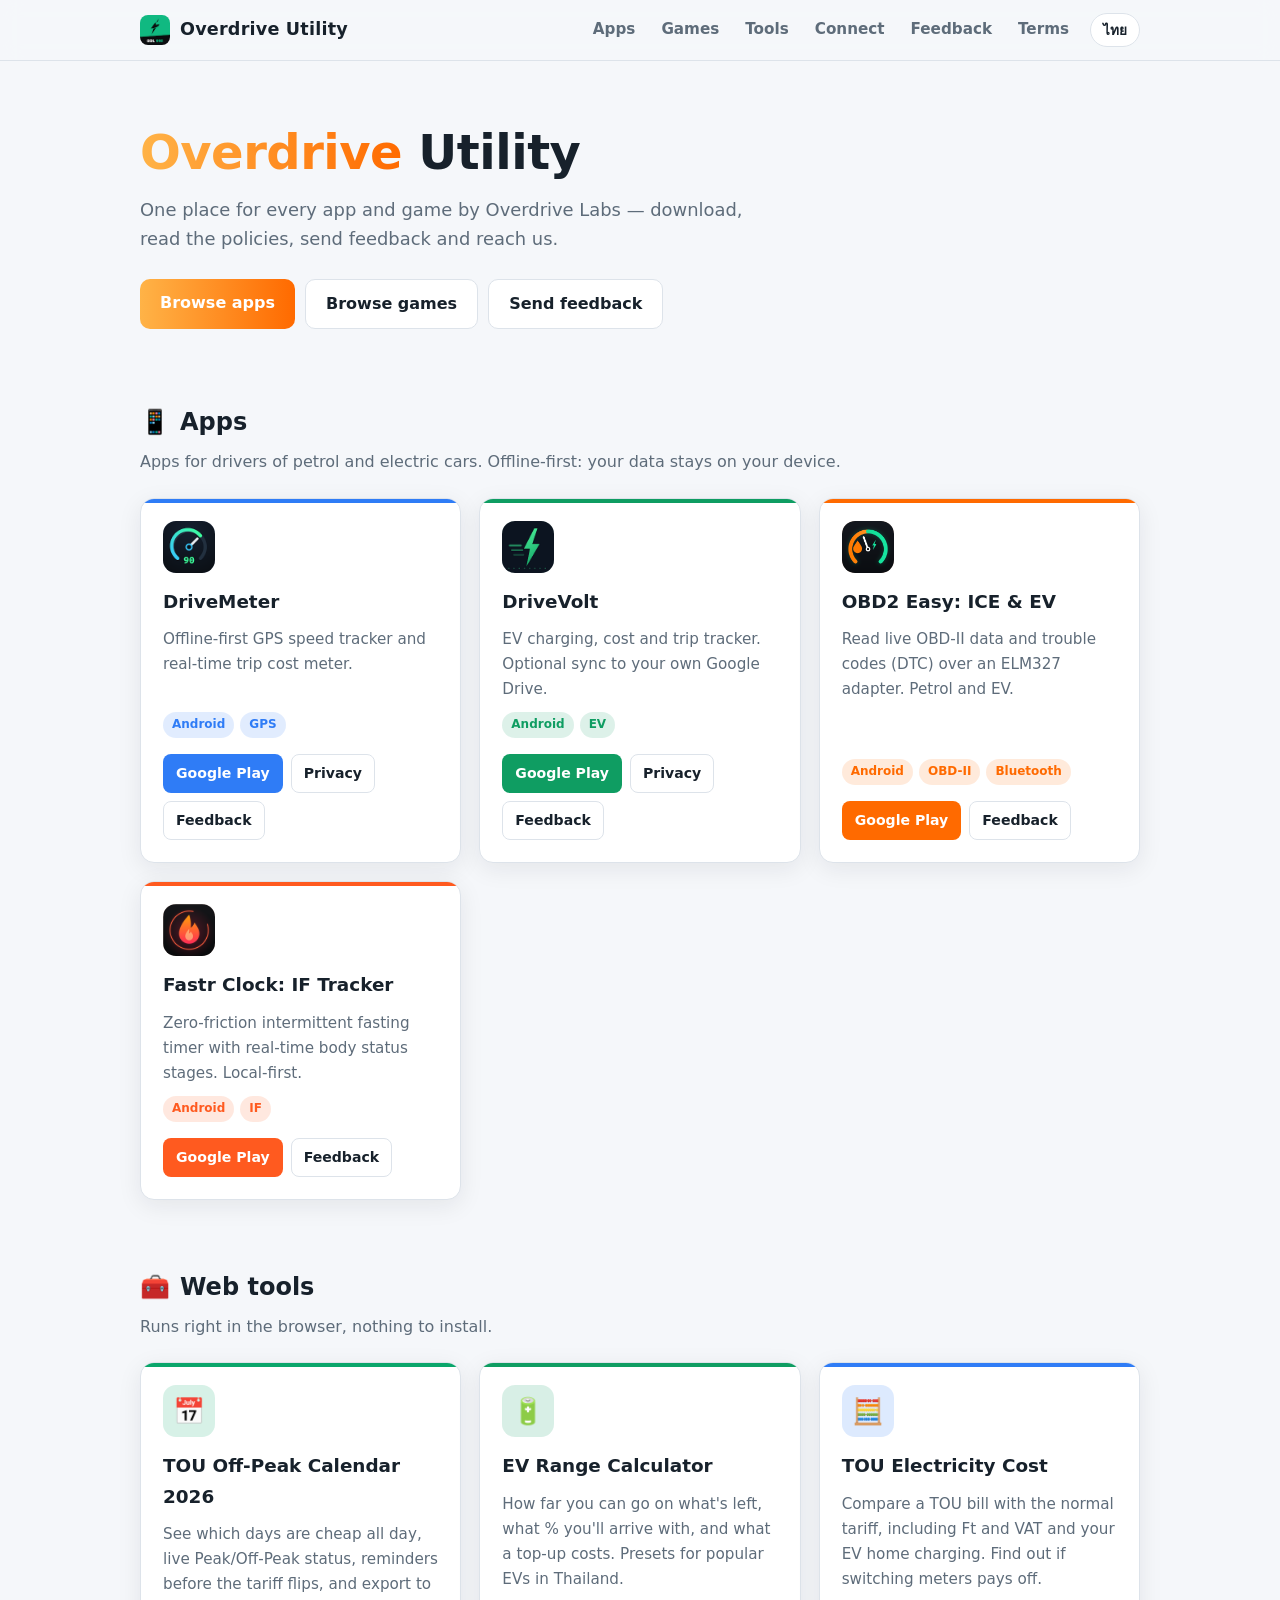
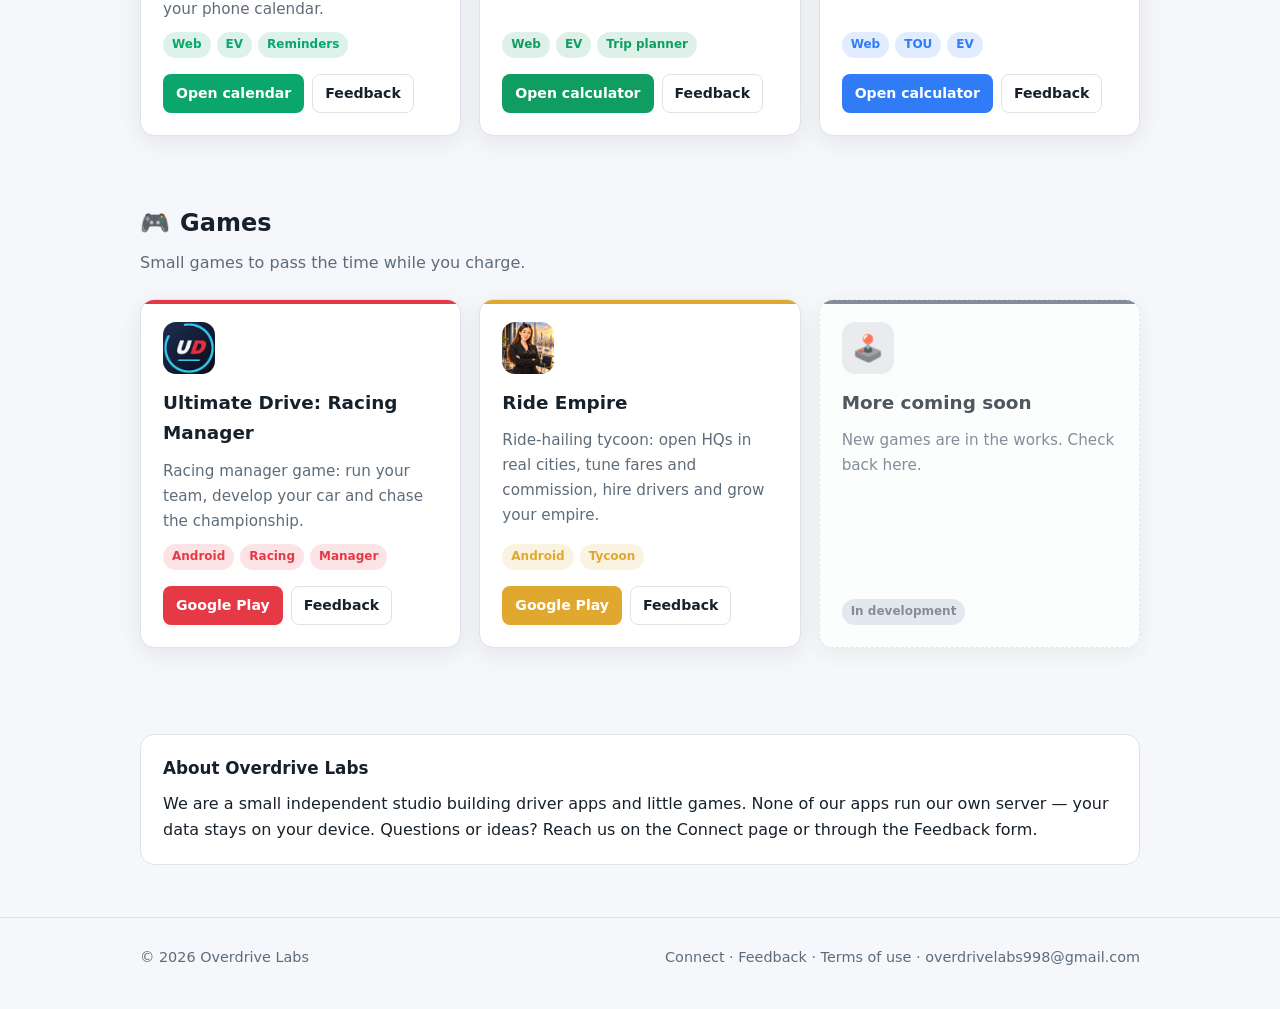
==== commit 65ea453c: "Add EV range and TOU cost calculators; simplify nav with Tools link Co-Authored-By: Claude Opus 5.5 " ====
--- a/index.html
+++ b/index.html
@@ -18,7 +18,7 @@
     <nav class="nav-links" id="navLinks">
       <a href="index.html#apps" data-th="แอป" data-en="Apps">แอป</a>
       <a href="index.html#games" data-th="เกม" data-en="Games">เกม</a>
-      <a href="tou.html" data-th="ปฏิทิน TOU" data-en="TOU Calendar">ปฏิทิน TOU</a>
+      <a href="index.html#tools" data-th="เครื่องมือ" data-en="Tools">เครื่องมือ</a>
       <a href="connect.html" data-th="เชื่อมต่อ" data-en="Connect">เชื่อมต่อ</a>
       <a href="feedback.html" data-th="รายงาน / Feedback" data-en="Feedback">รายงาน / Feedback</a>
       <a href="terms.html" data-th="ข้อตกลงการใช้งาน" data-en="Terms">ข้อตกลงการใช้งาน</a>
@@ -116,6 +116,28 @@
           <div class="links">
             <a class="store" href="tou.html" data-th="เปิดปฏิทิน" data-en="Open calendar">เปิดปฏิทิน</a>
             <a href="feedback.html?app=TOU%20Calendar">Feedback</a>
+          </div>
+        </article>
+        <article class="card" style="--c: #0F9D62">
+          <div class="icon">🔋</div>
+          <h3 data-th="คำนวณระยะทางรถ EV" data-en="EV Range Calculator">คำนวณระยะทางรถ EV</h3>
+          <p data-th="แบตเหลือเท่านี้วิ่งได้อีกกี่กิโล ไปถึงปลายทางเหลือกี่ % และชาร์จเต็มต้องจ่ายเท่าไร มีค่าเริ่มต้นรถ EV ยอดนิยมในไทย"
+             data-en="How far you can go on what's left, what % you'll arrive with, and what a top-up costs. Presets for popular EVs in Thailand.">แบตเหลือเท่านี้วิ่งได้อีกกี่กิโล</p>
+          <div class="tags"><span class="tag">Web</span><span class="tag">EV</span><span class="tag" data-th="วางแผนทริป" data-en="Trip planner">วางแผนทริป</span></div>
+          <div class="links">
+            <a class="store" href="ev-range.html" data-th="เปิดเครื่องคำนวณ" data-en="Open calculator">เปิดเครื่องคำนวณ</a>
+            <a href="feedback.html?app=EV%20Range">Feedback</a>
+          </div>
+        </article>
+        <article class="card" style="--c: #2f7cf6">
+          <div class="icon">🧮</div>
+          <h3 data-th="คำนวณค่าไฟ TOU" data-en="TOU Electricity Cost">คำนวณค่าไฟ TOU</h3>
+          <p data-th="เทียบค่าไฟ TOU กับอัตราปกติ รวม Ft และ VAT พร้อมคิดค่าชาร์จรถ EV ที่บ้าน รู้เลยว่าเปลี่ยนมิเตอร์แล้วคุ้มไหม"
+             data-en="Compare a TOU bill with the normal tariff, including Ft and VAT and your EV home charging. Find out if switching meters pays off.">เทียบค่าไฟ TOU กับอัตราปกติ</p>
+          <div class="tags"><span class="tag">Web</span><span class="tag">TOU</span><span class="tag">EV</span></div>
+          <div class="links">
+            <a class="store" href="tou-cost.html" data-th="เปิดเครื่องคำนวณ" data-en="Open calculator">เปิดเครื่องคำนวณ</a>
+            <a href="feedback.html?app=TOU%20Cost">Feedback</a>
           </div>
         </article>
       </div>
--- a/assets/style.css
+++ b/assets/style.css
@@ -24,7 +24,7 @@
 .brand:hover { text-decoration: none; }
 .logo { width: 30px; height: 30px; border-radius: 8px; display: block; object-fit: cover; }
 .nav-links { display: flex; gap: 4px; margin-left: auto; align-items: center; }
-.nav-links a { color: var(--muted); padding: 7px 11px; border-radius: 8px; font-weight: 600; font-size: .95em; }
+.nav-links a { white-space: nowrap; color: var(--muted); padding: 7px 11px; border-radius: 8px; font-weight: 600; font-size: .95em; }
 .nav-links a:hover, .nav-links a.active { color: var(--fg); background: var(--bg2); text-decoration: none; }
 .lang-toggle { border: 1px solid var(--line); background: var(--bg2); color: var(--fg); border-radius: 999px; padding: 5px 12px; font: inherit; font-size: .85em; font-weight: 700; cursor: pointer; margin-left: 6px; }
 .menu-btn { display: none; margin-left: auto; background: none; border: 1px solid var(--line); border-radius: 8px; color: var(--fg); font-size: 1.2em; padding: 3px 10px; cursor: pointer; }
@@ -94,4 +94,22 @@
 footer { border-top: 1px solid var(--line); padding: 28px 0 40px; color: var(--muted); font-size: .9em; }
 footer .wrap { display: flex; flex-wrap: wrap; gap: 10px 22px; justify-content: space-between; }
 footer a { color: var(--muted); }
+/* Calculators */
+.row2 { display: grid; grid-template-columns: 1fr 1fr; gap: 0 14px; }
+@media (max-width: 520px) { .row2 { grid-template-columns: 1fr; } }
+.stats { display: grid; grid-template-columns: repeat(auto-fit, minmax(150px, 1fr)); gap: 12px; margin: 18px 0; }
+.stat { background: var(--bg2); border: 1px solid var(--line); border-top: 4px solid var(--c, var(--accent)); border-radius: var(--radius); padding: 14px 16px; display: flex; flex-direction: column; }
+.stat small { color: var(--muted); font-weight: 600; }
+.stat b { font-size: 1.7em; line-height: 1.2; color: var(--c, var(--fg)); font-variant-numeric: tabular-nums; }
+.stat span { color: var(--muted); font-size: .85em; }
+.stat.big { grid-column: 1 / -1; }
+.stat.big b { font-size: 2.6em; }
+.bar { height: 12px; border-radius: 999px; background: var(--line); overflow: hidden; margin: 14px 0 4px; }
+.bar i { display: block; height: 100%; width: 0; background: var(--volt); transition: width .3s, background .3s; }
+.result-msg { margin: .8em 0 0; }
+.chips { display: flex; gap: 8px; flex-wrap: wrap; margin-top: 10px; }
+.chips button { font: inherit; font-size: .85em; padding: 6px 12px; border-radius: 999px; border: 1px solid var(--line); background: var(--bg); color: var(--fg); cursor: pointer; }
+.chips button:hover { border-color: var(--accent); }
+.note { font-size: .88em; color: var(--muted); }
+details.box summary { cursor: pointer; font-weight: 700; }
 [data-lang-hidden] { display: none !important; }
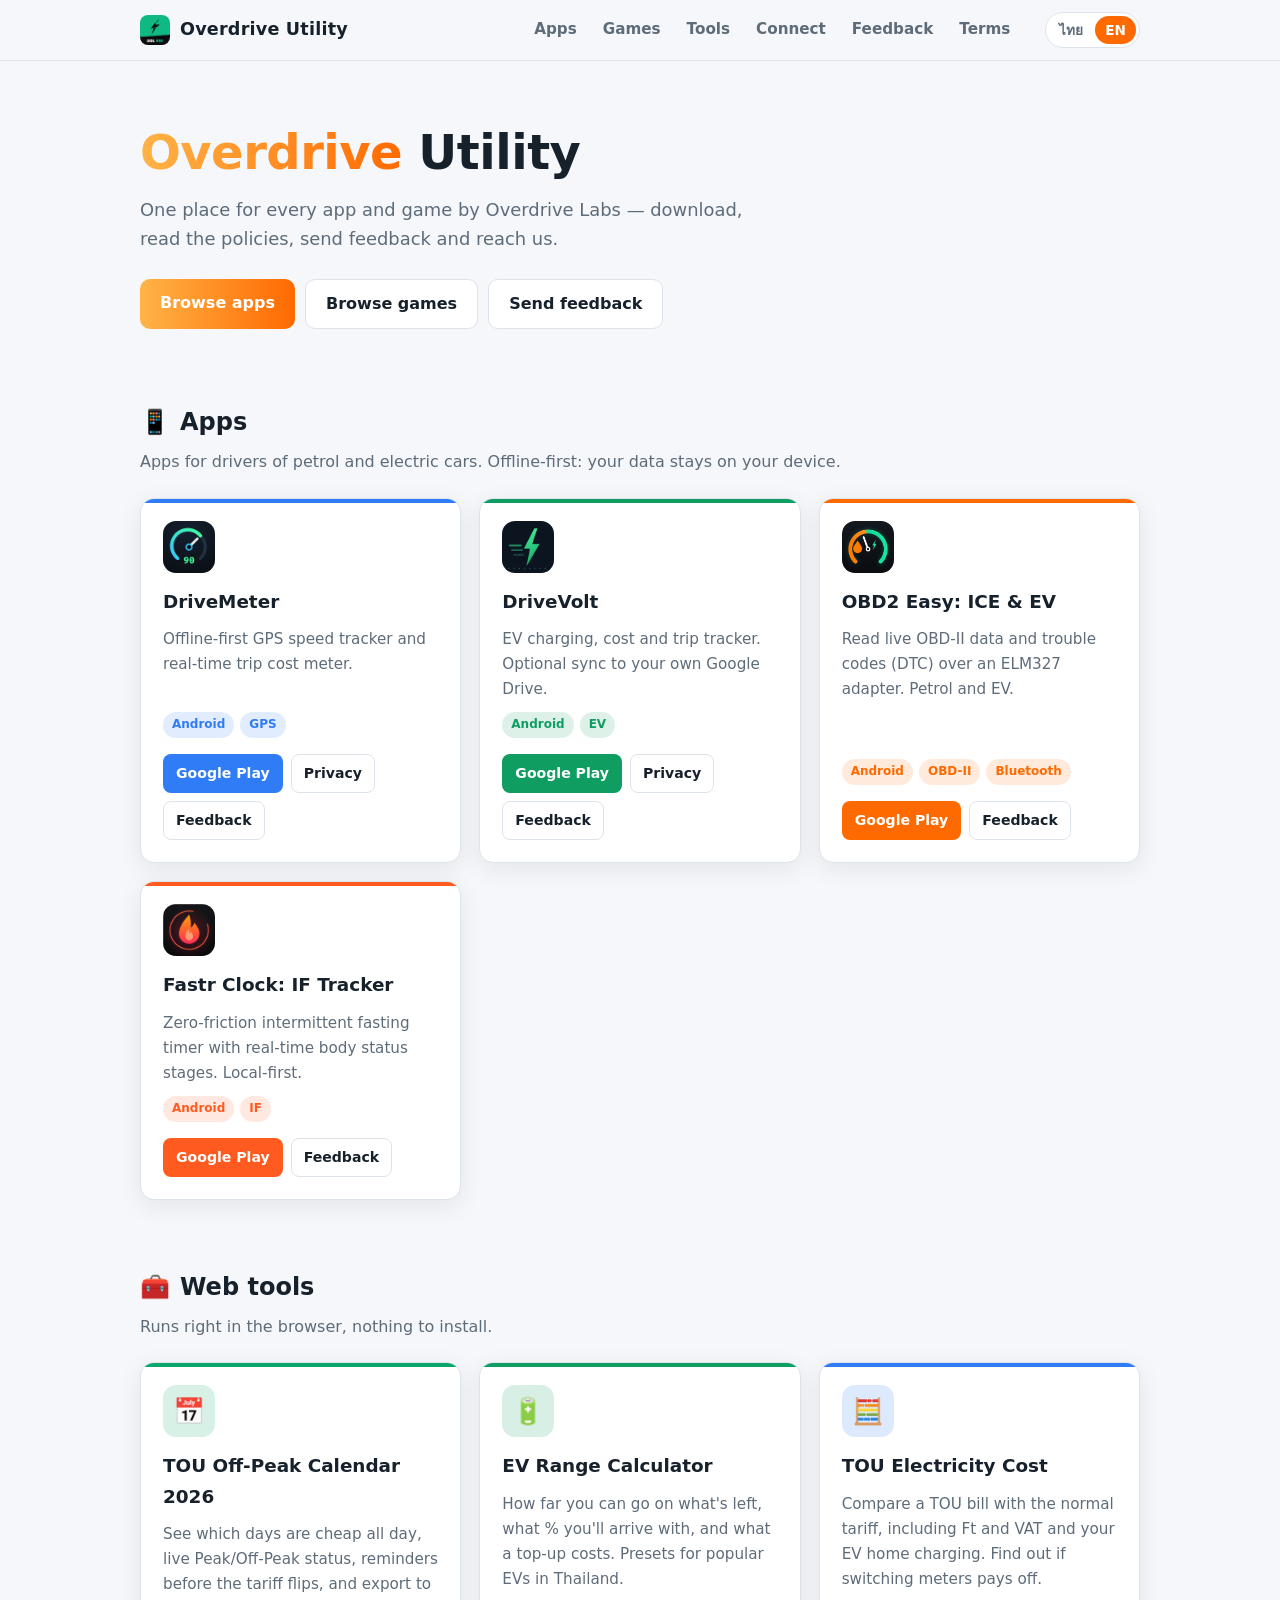
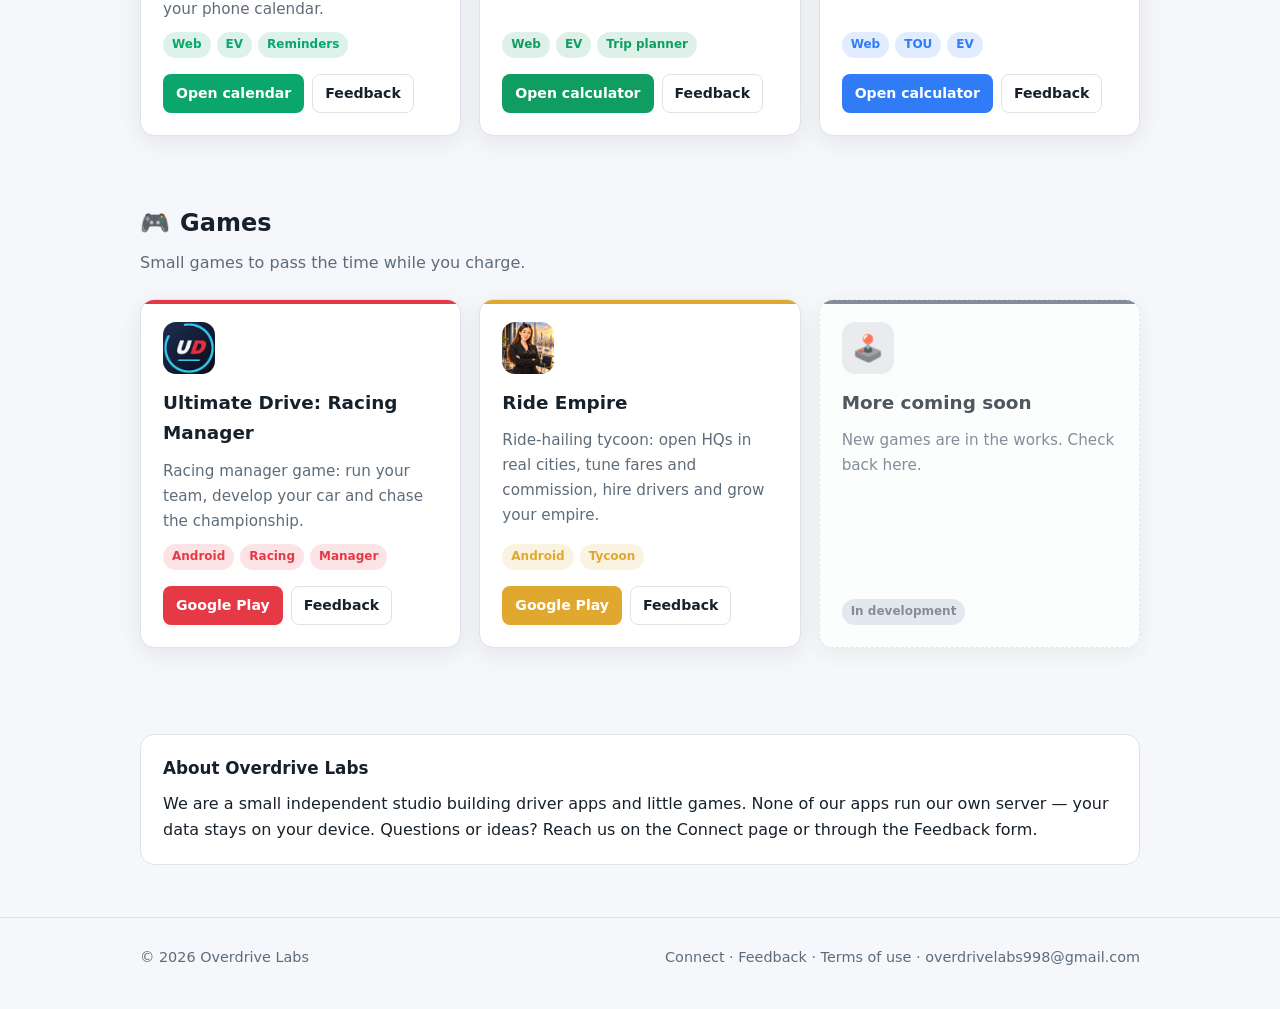
==== commit 807a3c7b: "TOU calc: draggable 24h usage chart with peak/off-peak split, EV charging window, prominent bill car" ====
--- a/index.html
+++ b/index.html
@@ -5,7 +5,7 @@
 <meta name="viewport" content="width=device-width, initial-scale=1">
 <title data-th="Overdrive Utility – รวมแอปและเกมจาก Overdrive Labs" data-en="Overdrive Utility – Apps & games by Overdrive Labs">Overdrive Utility</title>
 <meta name="description" content="Overdrive Utility — the home of every app and game by Overdrive Labs: DriveMeter, DriveVolt, OBD2 Easy, Fastr Clock, Ultimate Drive, Ride Empire and more.">
-<link rel="stylesheet" href="assets/style.css">
+<link rel="stylesheet" href="assets/style.css?v=7">
 <link rel="icon" type="image/png" href="assets/logo.png">
 <link rel="apple-touch-icon" href="assets/icon-192.png">
 </head>
@@ -208,7 +208,7 @@
   </div>
 </footer>
 
-<script src="assets/site.js"></script>
+<script src="assets/site.js?v=7"></script>
 <script>document.getElementById("year").textContent = new Date().getFullYear();</script>
 </body>
 </html>
--- a/assets/style.css
+++ b/assets/style.css
@@ -28,11 +28,12 @@
 .nav-links a:hover, .nav-links a.active { color: var(--fg); background: var(--bg2); text-decoration: none; }
 .lang-toggle { border: 1px solid var(--line); background: var(--bg2); color: var(--fg); border-radius: 999px; padding: 5px 12px; font: inherit; font-size: .85em; font-weight: 700; cursor: pointer; margin-left: 6px; }
 .menu-btn { display: none; margin-left: auto; background: none; border: 1px solid var(--line); border-radius: 8px; color: var(--fg); font-size: 1.2em; padding: 3px 10px; cursor: pointer; }
-@media (max-width: 720px) {
+@media (max-width: 960px) {
   .menu-btn { display: block; }
   .nav-links { display: none; position: absolute; left: -20px; right: -20px; top: 60px; flex-direction: column; align-items: stretch; background: var(--bg2); border-bottom: 1px solid var(--line); padding: 10px 16px 14px; gap: 2px; }
   .nav-links.open { display: flex; }
-  .lang-toggle { margin: 8px 0 0; align-self: flex-start; }
+  .lang-toggle { margin-left: auto; order: 2; }
+  .menu-btn { margin-left: 8px !important; order: 3; flex-shrink: 0; }
 }
 
 /* Hero */
@@ -112,4 +113,57 @@
 .chips button:hover { border-color: var(--accent); }
 .note { font-size: .88em; color: var(--muted); }
 details.box summary { cursor: pointer; font-weight: 700; }
+/* Dual range slider + price card */
+.range-head { display: flex; align-items: center; gap: 10px; margin: 4px 0 6px; }
+.range-head .pill { font-weight: 800; font-size: 1.25em; padding: 4px 14px; border-radius: 999px; background: color-mix(in srgb, var(--accent) 14%, transparent); color: var(--accent); font-variant-numeric: tabular-nums; }
+.range-head .pill.end { background: color-mix(in srgb, var(--volt) 16%, transparent); color: var(--volt); }
+.range-head .arrow { color: var(--muted); font-weight: 700; }
+.dual { position: relative; height: 34px; }
+.dual .track { position: absolute; left: 0; right: 0; top: 13px; height: 8px; border-radius: 999px; background: var(--line); }
+.dual .track i { position: absolute; top: 0; bottom: 0; border-radius: 999px; background: linear-gradient(90deg, var(--accent), var(--volt)); }
+.dual input[type=range] { position: absolute; inset: 0; width: 100%; margin: 0; padding: 0; border: 0; background: none; pointer-events: none; -webkit-appearance: none; appearance: none; height: 34px; }
+.dual input[type=range]::-webkit-slider-runnable-track { background: none; height: 34px; }
+.dual input[type=range]::-moz-range-track { background: none; }
+.dual input[type=range]::-webkit-slider-thumb { -webkit-appearance: none; pointer-events: auto; width: 26px; height: 26px; margin-top: 4px; border-radius: 50%; background: #fff; border: 3px solid var(--accent); box-shadow: 0 2px 6px rgba(0,0,0,.25); cursor: grab; }
+.dual input#to::-webkit-slider-thumb { border-color: var(--volt); }
+.dual input[type=range]::-moz-range-thumb { pointer-events: auto; width: 22px; height: 22px; border-radius: 50%; background: #fff; border: 3px solid var(--accent); cursor: grab; }
+.dual input#to::-moz-range-thumb { border-color: var(--volt); }
+.ticks { display: flex; justify-content: space-between; font-size: .75em; color: var(--muted); margin-top: 2px; }
+.price-card { margin-top: 18px; border-radius: var(--radius); padding: 18px 18px 14px; background: linear-gradient(135deg, color-mix(in srgb, var(--volt) 14%, var(--bg2)), var(--bg2)); border: 2px solid var(--volt); }
+.price-card small { color: var(--muted); font-weight: 700; }
+.price-big { line-height: 1.1; margin: 2px 0 12px; }
+.price-big b { font-size: 3.2em; color: var(--volt); font-variant-numeric: tabular-nums; }
+.price-big span { font-size: 1.3em; font-weight: 700; color: var(--volt); }
+.price-grid { display: grid; grid-template-columns: repeat(4, 1fr); gap: 8px; }
+@media (max-width: 520px) { .price-grid { grid-template-columns: repeat(2, 1fr); } }
+.price-grid div { background: var(--bg2); border: 1px solid var(--line); border-radius: 10px; padding: 8px 10px; }
+.price-grid b { display: block; font-size: 1.2em; font-variant-numeric: tabular-nums; }
+.price-grid span { font-size: .78em; color: var(--muted); }
+.compare { margin-top: 12px; border-top: 1px dashed var(--line); padding-top: 8px; }
+.compare div { display: flex; justify-content: space-between; font-size: .92em; padding: 3px 0; }
+.compare span { color: var(--muted); }
+/* Language switch */
+.lang-toggle { display: inline-flex; padding: 3px !important; gap: 2px; }
+.lang-toggle span { padding: 3px 10px; border-radius: 999px; color: var(--muted); }
+.lang-toggle span.on { background: var(--accent); color: #fff; }
+@media (max-width: 480px) { .nav { gap: 8px; } .brand { font-size: .98em; gap: 7px; white-space: nowrap; } .lang-toggle span { padding: 3px 8px; } }
+/* TOU hourly chart */
+.chart-wrap { margin-top: 14px; padding-bottom: 22px; position: relative; }
+.chart { height: 190px; display: flex; align-items: flex-end; gap: 3px; border-bottom: 1px solid var(--line); touch-action: none; cursor: ns-resize; user-select: none;
+  background: linear-gradient(90deg, transparent 37.5%, color-mix(in srgb, #ff8a3d 9%, transparent) 37.5% 91.67%, transparent 91.67%); border-radius: 8px 8px 0 0; }
+.chart .col { flex: 1; height: 100%; display: flex; flex-direction: column; justify-content: flex-end; }
+.chart .col i { display: block; background: #16a36a; border-radius: 4px 4px 0 0; min-height: 2px; transition: height .12s; }
+.chart .col.peak i { background: #ff8a3d; }
+.chart .col .ev { display: block; background: #2f7cf6; border-radius: 4px 4px 0 0; transition: height .12s; }
+.chart .col .ev + i { border-radius: 0; }
+.chart-x { position: relative; height: 18px; font-size: .72em; color: var(--muted); }
+.chart-x span { position: absolute; top: 4px; transform: translateX(-50%); }
+.legend { display: flex; gap: 14px; flex-wrap: wrap; font-size: .85em; color: var(--muted); }
+.legend > span { display: inline-flex; align-items: center; gap: 6px; }
+.legend i { width: 12px; height: 12px; border-radius: 3px; display: inline-block; }
+.split { margin-top: 14px; }
+.split-bar { height: 16px; border-radius: 999px; background: #ff8a3d; overflow: hidden; display: flex; }
+.split-bar i { display: block; height: 100%; background: #16a36a; transition: width .2s; }
+.split-lbl { display: flex; justify-content: space-between; flex-wrap: wrap; gap: 6px; font-size: .9em; margin-top: 6px; }
+input[type=range].single { padding: 0; border: 0; accent-color: var(--volt); height: 28px; }
 [data-lang-hidden] { display: none !important; }
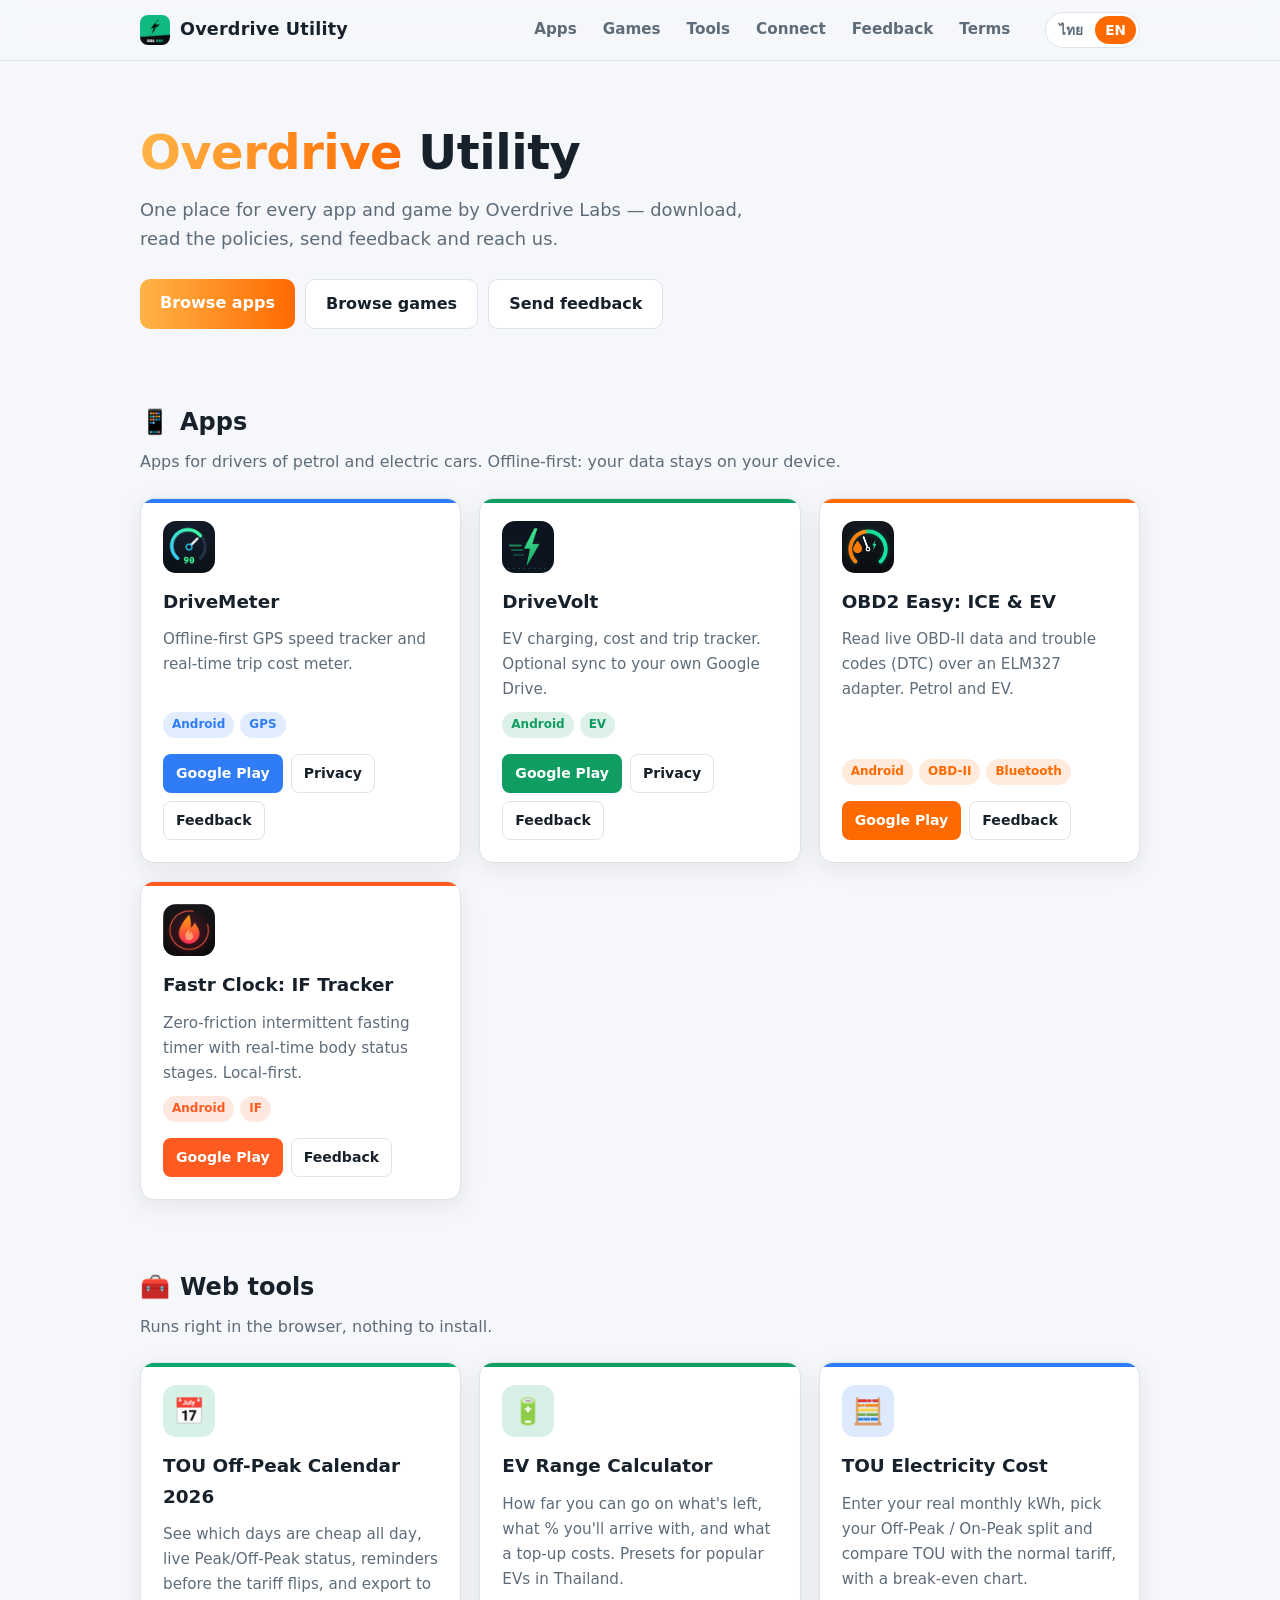
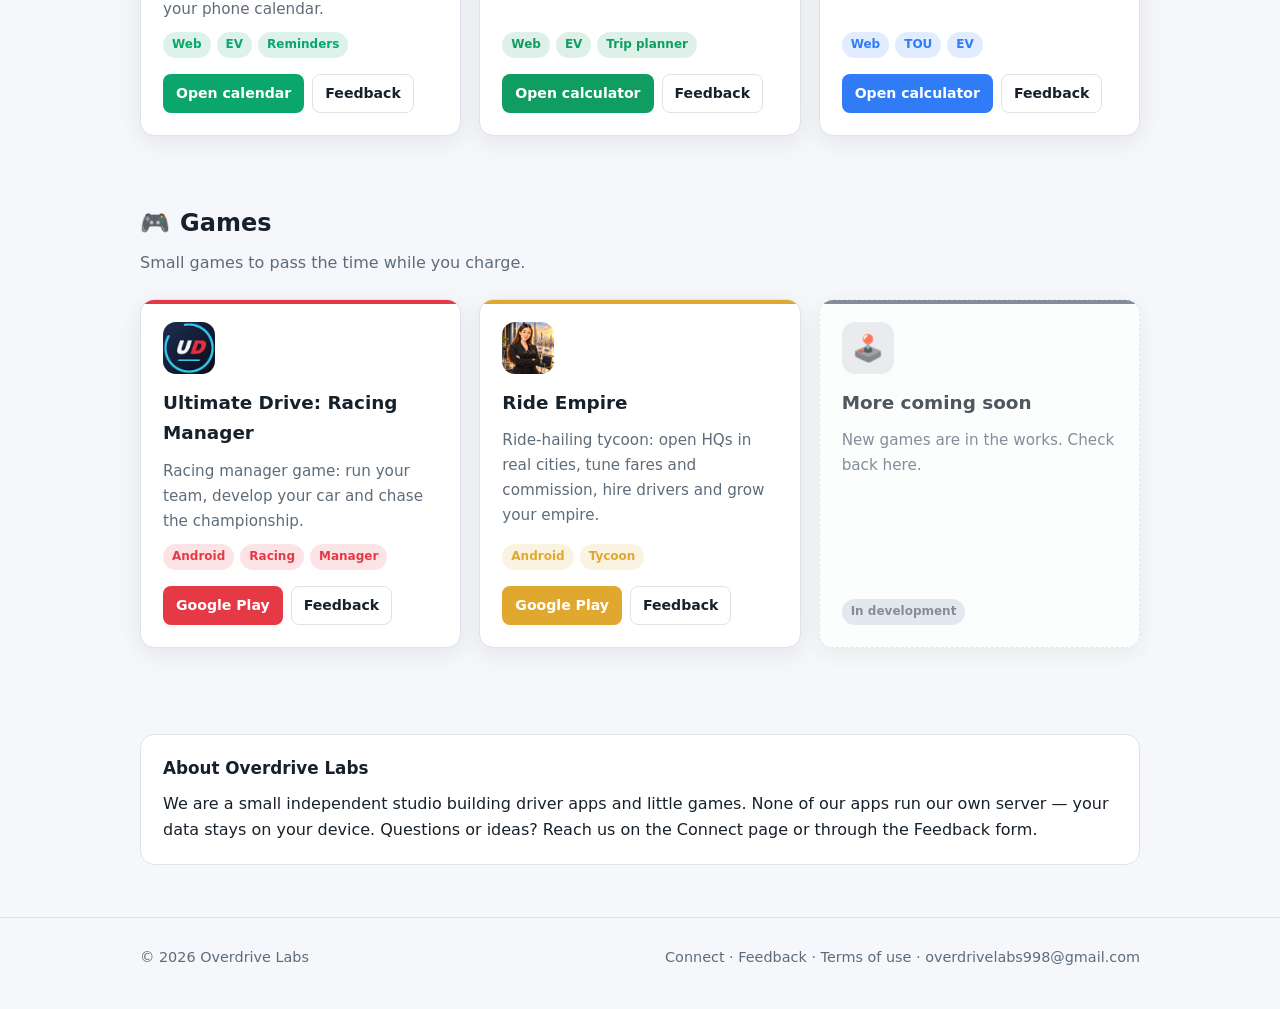
==== commit 33a8b8c4: "Rebuild TOU cost calculator around real monthly kWh and Off/On-Peak split with break-even chart Co-A" ====
--- a/index.html
+++ b/index.html
@@ -132,8 +132,8 @@
         <article class="card" style="--c: #2f7cf6">
           <div class="icon">🧮</div>
           <h3 data-th="คำนวณค่าไฟ TOU" data-en="TOU Electricity Cost">คำนวณค่าไฟ TOU</h3>
-          <p data-th="เทียบค่าไฟ TOU กับอัตราปกติ รวม Ft และ VAT พร้อมคิดค่าชาร์จรถ EV ที่บ้าน รู้เลยว่าเปลี่ยนมิเตอร์แล้วคุ้มไหม"
-             data-en="Compare a TOU bill with the normal tariff, including Ft and VAT and your EV home charging. Find out if switching meters pays off.">เทียบค่าไฟ TOU กับอัตราปกติ</p>
+          <p data-th="ใส่หน่วยไฟที่ใช้จริงต่อเดือน เลือก % Off-Peak / On-Peak แล้วเทียบค่าไฟ TOU กับอัตราปกติ พร้อมกราฟจุดคุ้มทุน"
+             data-en="Enter your real monthly kWh, pick your Off-Peak / On-Peak split and compare TOU with the normal tariff, with a break-even chart.">เทียบค่าไฟ TOU กับอัตราปกติ</p>
           <div class="tags"><span class="tag">Web</span><span class="tag">TOU</span><span class="tag">EV</span></div>
           <div class="links">
             <a class="store" href="tou-cost.html" data-th="เปิดเครื่องคำนวณ" data-en="Open calculator">เปิดเครื่องคำนวณ</a>
--- a/assets/style.css
+++ b/assets/style.css
@@ -166,4 +166,40 @@
 .split-bar i { display: block; height: 100%; background: #16a36a; transition: width .2s; }
 .split-lbl { display: flex; justify-content: space-between; flex-wrap: wrap; gap: 6px; font-size: .9em; margin-top: 6px; }
 input[type=range].single { padding: 0; border: 0; accent-color: var(--volt); height: 28px; }
+/* TOU v2 */
+.kwh-input { display: flex; align-items: baseline; gap: 10px; }
+.kwh-input input { font-size: 2.2em; font-weight: 800; width: 100%; max-width: 260px; padding: 6px 14px; font-variant-numeric: tabular-nums; }
+.kwh-input > span { font-weight: 700; color: var(--muted); }
+.split-head { display: grid; grid-template-columns: 1fr 1fr; gap: 10px; margin-bottom: 10px; }
+.sh { border-radius: 12px; padding: 10px 14px; display: flex; flex-direction: column; }
+.sh small { font-weight: 700; color: var(--muted); }
+.sh b { font-size: 2.2em; line-height: 1.1; font-variant-numeric: tabular-nums; }
+.sh span { color: var(--muted); font-size: .9em; }
+.sh.off { background: color-mix(in srgb, #16a36a 13%, transparent); } .sh.off b { color: #16a36a; }
+.sh.on { background: color-mix(in srgb, #ff8a3d 15%, transparent); text-align: right; } .sh.on b { color: #ff8a3d; }
+input.split-range { -webkit-appearance: none; appearance: none; width: 100%; height: 18px; padding: 0; border: 0; border-radius: 999px;
+  background: linear-gradient(90deg, #16a36a 0 var(--p, 60%), #ff8a3d var(--p, 60%) 100%); }
+input.split-range::-webkit-slider-thumb { -webkit-appearance: none; width: 30px; height: 30px; border-radius: 50%; background: #fff; border: 3px solid var(--fg); box-shadow: 0 2px 8px rgba(0,0,0,.3); cursor: grab; }
+input.split-range::-moz-range-thumb { width: 26px; height: 26px; border-radius: 50%; background: #fff; border: 3px solid var(--fg); cursor: grab; }
+.verdict { font-size: 1.15em; margin-bottom: 12px; }
+.vs { display: grid; grid-template-columns: 1fr auto 1fr; align-items: center; gap: 10px; margin-bottom: 12px; }
+.vs-col { display: flex; flex-direction: column; background: var(--bg2); border-radius: 12px; padding: 12px 14px; border: 1px solid var(--line); }
+.vs-col small { font-weight: 700; color: var(--muted); }
+.vs-col b { font-size: 2.4em; line-height: 1.1; font-variant-numeric: tabular-nums; }
+.vs-col span { color: var(--muted); font-size: .85em; }
+.vs-col.tou b { color: var(--volt); } .vs-col.norm b { color: var(--blue); }
+.vs-mid { font-weight: 800; color: var(--muted); }
+@media (max-width: 520px) { .vs-col b { font-size: 1.8em; } }
+.price-card.bad { border-color: #e63946; background: linear-gradient(135deg, color-mix(in srgb, #e63946 10%, var(--bg2)), var(--bg2)); }
+.graph { width: 100%; height: auto; touch-action: none; cursor: ew-resize; user-select: none; }
+.g-grid { stroke: var(--line); stroke-width: 1; }
+.g-ax { fill: var(--muted); font-size: 12px; }
+.g-win { fill: color-mix(in srgb, #16a36a 10%, transparent); }
+.g-be { stroke: #16a36a; stroke-dasharray: 5 4; stroke-width: 1.5; }
+.g-norm { stroke: var(--blue); stroke-width: 3.5; }
+.g-tou { stroke: var(--volt); stroke-width: 3.5; }
+.g-me { stroke: #ff6a00; stroke-width: 1; stroke-dasharray: 3 3; }
+.g-dot { fill: #ff6a00; stroke: #fff; stroke-width: 3; }
+.g-lbl { font-size: 13px; font-weight: 700; }
+.g-blue { fill: var(--blue); } .g-green, .g-good { fill: var(--volt); } .g-orange { fill: #ff6a00; font-size: 15px; }
 [data-lang-hidden] { display: none !important; }
